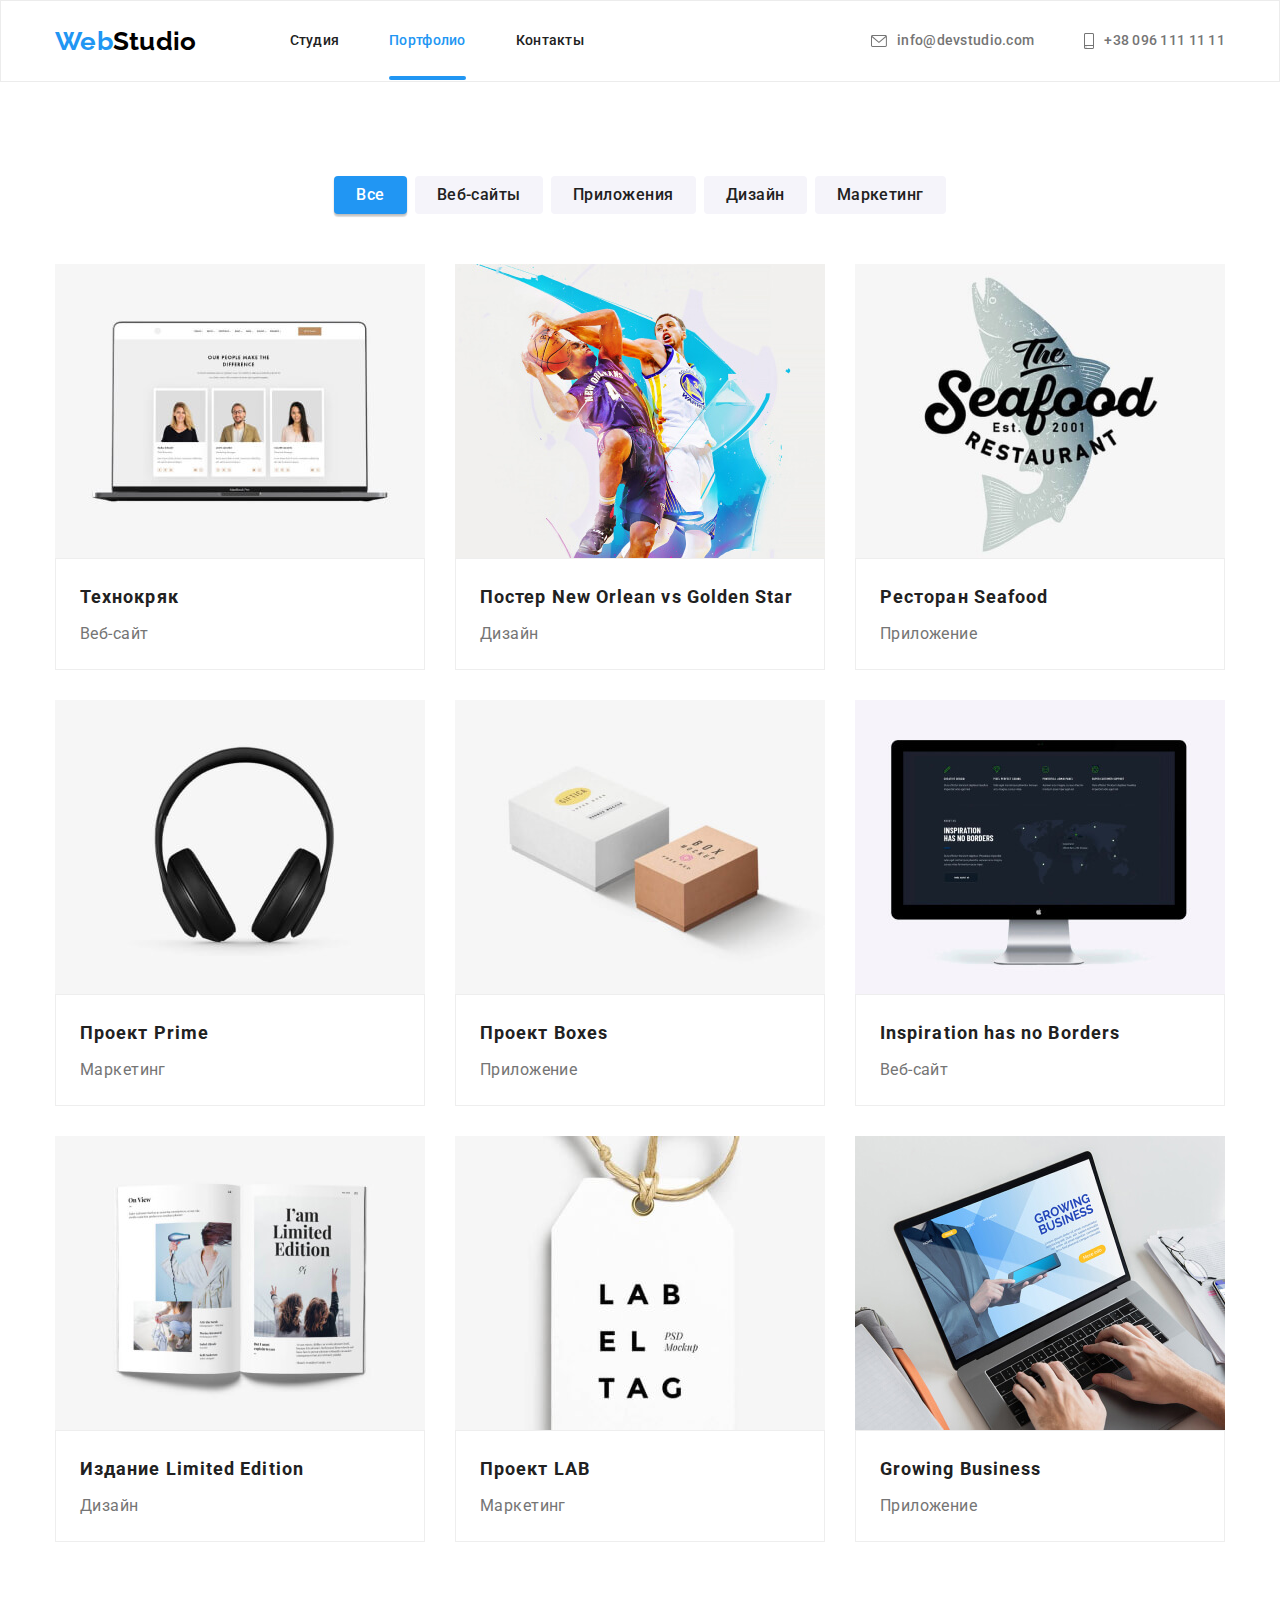
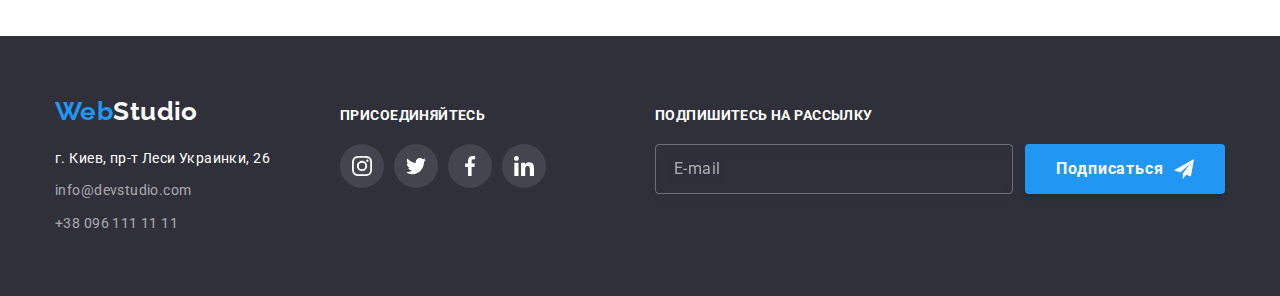
==== portfolio.html @ a9d97d0e "Залил проект" ====
<!DOCTYPE html>
<html lang="en">
  <head>
    <meta charset="UTF-8" />
    <meta http-equiv="X-UA-Compatible" content="IE=edge" />
    <meta name="viewport" content="width=device-width, initial-scale=1.0" />
    <title>Портфолио</title>
    <link rel="stylesheet" href="https://cdnjs.cloudflare.com/ajax/libs/modern-normalize/1.0.0/modern-normalize.css" />
    <link rel="preconnect" href="https://fonts.gstatic.com" />
    <link href="https://fonts.googleapis.com/css2?family=Raleway:wght@700&family=Roboto:wght@400;500;700;900&display=swap" rel="stylesheet" />
    <link rel="stylesheet" href="./css/main.min.css" />
  </head>

  <body>
    <!-- ШАПКА -->

    <header class="header">
      <div class="container header__container">
        <nav class="nav">
          <a class="link logo header__logo" href="./index.html"><span class="logo__span">Web</span>Studio</a>
          <ul class="menu list">
            <li class="menu__item"><a class="link menu__link" href="./index.html">Студия</a></li>
            <li class="menu__item"><a class="link menu__link menu__link--active" href="./portfolio.html">Портфолио</a></li>
            <li class="menu__item"><a class="link menu__link" href="">Контакты</a></li>
          </ul>
        </nav>
        <ul class="contacts list">
          <li class="contacts__item">
            <a class="link contacts__link" href="mailto:info@devstudio.com">
              <svg class="contacts__icon" width="16" height="12">
                <use href="./images/icons.svg#icon-envelope"></use>
              </svg>
              info@devstudio.com
            </a>
          </li>
          <li class="contacts__item">
            <a class="link contacts__link" href="tel:+380961111111">
              <svg class="contacts__icon" width="10" height="16">
                <use href="./images/icons.svg#icon-smartphone"></use>
              </svg>
              +38 096 111 11 11
            </a>
          </li>
        </ul>
      </div>
    </header>

    <!-- Основной контент -->
    <main>
      <section class="section">
        <div class="container">
          <h1 class="visualy-hidden">Портфолио</h1>

          <!-- Кнопки -->
          <ul class="list btn-list">
            <li class="btn-list__item"><button class="portfolio-btn btn-active" type="button">Все</button></li>
            <li class="btn-list__item"><button class="portfolio-btn" type="button">Веб-сайты</button></li>
            <li class="btn-list__item"><button class="portfolio-btn" type="button">Приложения</button></li>
            <li class="btn-list__item"><button class="portfolio-btn" type="button">Дизайн</button></li>
            <li class="btn-list__item"><button class="portfolio-btn" type="button">Маркетинг</button></li>
          </ul>

          <!-- Сетка -->
          <ul class="list cards">
            <li class="card">
              <a class="link card__link" href="">
                <div class="overlay">
                  <img src="./images/Portfolio/img.jpg" width="370" alt="Карточки сотрудников" />
                  <p class="overlay__content">
                    Технокряк это современная площадка распространения коронавируса. Компании используют эту платформу для цифрового шпионажа и атак
                    на защищённые сервера конкурентов.
                  </p>
                </div>
                <div class="card__content">
                  <h2 class="card__title">Технокряк</h2>
                  <p class="card__text">Веб-сайт</p>
                </div>
              </a>
            </li>
            <li class="card">
              <a class="link card__link" href="">
                <div class="overlay">
                  <img src="./images/Portfolio/img1.jpg" width="370" alt="Баскетболисты борются за мяч" />
                  <p class="overlay__content">
                    Технокряк это современная площадка распространения коронавируса. Компании используют эту платформу для цифрового шпионажа и атак
                    на защищённые сервера конкурентов.
                  </p>
                </div>
                <div class="card__content">
                  <h2 class="card__title">Постер New Orlean vs Golden Star</h2>
                  <p class="card__text">Дизайн</p>
                </div>
              </a>
            </li>
            <li class="card">
              <a class="link card__link" href="">
                <div class="overlay">
                  <img src="./images/Portfolio/img2.jpg" width="370" alt="Логотип ресторана СиФуд" />
                  <p class="overlay__content">
                    Технокряк это современная площадка распространения коронавируса. Компании используют эту платформу для цифрового шпионажа и атак
                    на защищённые сервера конкурентов.
                  </p>
                </div>
                <div class="card__content">
                  <h2 class="card__title">Ресторан Seafood</h2>
                  <p class="card__text">Приложение</p>
                </div>
              </a>
            </li>
            <li class="card">
              <a class="link card__link" href="">
                <div class="overlay">
                  <img src="./images/Portfolio/img3.jpg" width="370" alt="Наушники" />
                  <p class="overlay__content">
                    Технокряк это современная площадка распространения коронавируса. Компании используют эту платформу для цифрового шпионажа и атак
                    на защищённые сервера конкурентов.
                  </p>
                </div>
                <div class="card__content">
                  <h2 class="card__title">Проект Prime</h2>
                  <p class="card__text">Маркетинг</p>
                </div>
              </a>
            </li>

            <li class="card">
              <a class="link card__link" href="">
                <div class="overlay">
                  <img src="./images/Portfolio/img4.jpg" width="370" alt="Коробки" />
                  <p class="overlay__content">
                    Технокряк это современная площадка распространения коронавируса. Компании используют эту платформу для цифрового шпионажа и атак
                    на защищённые сервера конкурентов.
                  </p>
                </div>
                <div class="card__content">
                  <h2 class="card__title">Проект Boxes</h2>
                  <p class="card__text">Приложение</p>
                </div>
              </a>
            </li>
            <li class="card">
              <a class="link card__link" href="">
                <div class="overlay">
                  <img src="./images/Portfolio/img5.jpg" width="370" alt="Монитор" />
                  <p class="overlay__content">
                    Технокряк это современная площадка распространения коронавируса. Компании используют эту платформу для цифрового шпионажа и атак
                    на защищённые сервера конкурентов.
                  </p>
                </div>
                <div class="card__content">
                  <h2 class="card__title">Inspiration has no Borders</h2>
                  <p class="card__text">Веб-сайт</p>
                </div>
              </a>
            </li>
            <li class="card">
              <a class="link card__link" href="">
                <div class="overlay">
                  <img src="./images/Portfolio/img6.jpg" width="370" alt="Ограниченное издание журнала" />
                  <p class="overlay__content">
                    Технокряк это современная площадка распространения коронавируса. Компании используют эту платформу для цифрового шпионажа и атак
                    на защищённые сервера конкурентов.
                  </p>
                </div>
                <div class="card__content">
                  <h2 class="card__title">Издание Limited Edition</h2>
                  <p class="card__text">Дизайн</p>
                </div>
              </a>
            </li>
            <li class="card">
              <a class="link card__link" href="">
                <div class="overlay">
                  <img src="./images/Portfolio/img7.jpg" width="370" alt="Бирка с надписью Лаб" />
                  <p class="overlay__content">
                    Технокряк это современная площадка распространения коронавируса. Компании используют эту платформу для цифрового шпионажа и атак
                    на защищённые сервера конкурентов.
                  </p>
                </div>
                <div class="card__content">
                  <h2 class="card__title">Проект LAB</h2>
                  <p class="card__text">Маркетинг</p>
                </div>
              </a>
            </li>
            <li class="card">
              <a class="link card__link" href="">
                <div class="overlay">
                  <img src="./images/Portfolio/img8.jpg" width="370" alt="Мужчина за ноутбуком" />
                  <p class="overlay__content">
                    Технокряк это современная площадка распространения коронавируса. Компании используют эту платформу для цифрового шпионажа и атак
                    на защищённые сервера конкурентов.
                  </p>
                </div>
                <div class="card__content">
                  <h2 class="card__title">Growing Business</h2>
                  <p class="card__text">Приложение</p>
                </div>
              </a>
            </li>
          </ul>
        </div>
      </section>
    </main>

    <!-- ФУТЕР -->
    <footer class="footer">
      <div class="container footer__container">
        <!-- контакты -->

        <address class="footer-contacts">
          <a class="link logo footer__logo" href="./index.html"><span class="logo__span">Web</span>Studio</a>
          <p class="footer-contacts__adress">г. Киев, пр-т Леси Украинки, 26</p>
          <ul class="list">
            <li class="footer-contacts__mail"><a class="link footer-contacts" href="mailto:info@devstudio.com">info@devstudio.com</a></li>
            <li><a class="link footer-contacts__tel" href="tel:+380961111111">+38 096 111 11 11</a></li>
          </ul>
        </address>

        <!-- Присоединяйтесь -->

        <div class="join">
          <p class="join__appeal">присоединяйтесь</p>
          <ul class="list join__icons">
            <li class="join__item">
              <a class="join__icon icon-circle" href="">
                <svg width="20" height="20">
                  <use href="./images/icons.svg#icon-instagram"></use>
                </svg>
              </a>
            </li>
            <li class="join__item">
              <a class="join__icon icon-circle" href="">
                <svg width="20" height="20">
                  <use href="./images/icons.svg#icon-twitter"></use>
                </svg>
              </a>
            </li>
            <li class="join__item">
              <a class="join__icon icon-circle" href="">
                <svg width="20" height="20">
                  <use href="./images/icons.svg#icon-facebook"></use>
                </svg>
              </a>
            </li>
            <li class="join__item">
              <a class="join__icon icon-circle" href="">
                <svg width="20" height="20">
                  <use href="./images/icons.svg#icon-linkedin"></use>
                </svg>
              </a>
            </li>
          </ul>
        </div>

        <!-- Форма подписки -->

        <form class="footer-form" name="subscription" autocomplete="on">
          <label class="column">
            <span class="footer-form__label">Подпишитесь на рассылку</span>
            <input class="footer-form__email" type="email" name="email" placeholder="E-mail" />
          </label>
          <button class="btn email-btn" type="submit">
            Подписаться
            <svg class="email-btn__icon" width="20" height="20">
              <use href="./images/icons.svg#icon-icon-send"></use>
            </svg>
          </button>
        </form>
      </div>
    </footer>
  </body>
</html>
---- css/main.min.css ----
:root{--primary-bg-color: #ffffff;--secondary-bg-color: #2f303a;--hero-bg-color: #c4c4c4;--hero-bg-overlay: rgba(47, 48, 58, 0.4);--services__content-bg: rgba(47, 48, 58, 0.8);--team-bg-color: #f5f4fa;--modal-backdrop-bg: rgba(0, 0, 0, 0.2);--portfolio-overlay-bg: rgba(33, 150, 243, 0.9);--primary-text-color: #757575;--primary-title-color: #212121;--secondary-color: #2196f3;--first-logo-color: #000000;--btn-active-color: #188ce8;--footer-contacts-color: rgba(255, 255, 255, 0.6);--team-icon-color: #afb1b8;--join-icon-circle-color: rgba(255, 255, 255, 0.1);--modal-placeholder-color: rgba(117, 117, 117, 0.5);--btn-box-shadow: 0px 3px 1px rgba(0, 0, 0, 0.1), 0px 1px 2px rgba(0, 0, 0, 0.08), 0px 2px 2px rgba(0, 0, 0, 0.12);--main-btn-box-shadow: 0px 4px 4px rgba(0, 0, 0, 0.15);--modal-box-shadow: 0px 1px 3px rgba(0, 0, 0, 0.12), 0px 1px 1px rgba(0, 0, 0, 0.14), 0px 2px 1px rgba(0, 0, 0, 0.2);--card-hover: 0px 1px 1px rgba(0, 0, 0, 0.12), 0px 4px 4px rgba(0, 0, 0, 0.06), 1px 4px 6px rgba(0, 0, 0, 0.16);--modal-btn-border: 1px solid rgba(0, 0, 0, 0.1);--header-border: 1px solid #ececec;--primary-letter-spacing: 0.03em;--secondary-letter-spacing: 0.02em;--cards-gap: 30px;--cards: 3;--animation: 250ms cubic-bezier(0.4, 0, 0.2, 1)}html{box-sizing:border-box}*,*::after,*::before{box-sizing:inherit}body{color:var(--primary-text-color);background-color:var(--primary-bg-color);font-family:'Roboto', sans-serif;font-size:14px;line-height:1.71;letter-spacing:var(--primary-letter-spacing)}h1,h2,h3,h4,h5,h6,p{margin-top:0}img{display:block;max-width:100%;height:auto}.link{text-decoration:none;color:inherit}.list{list-style:none;padding-left:0;margin:0}.section{padding-top:94px;padding-bottom:94px}.column{display:flex;flex-direction:column}.icon-circle{display:flex;justify-content:center;align-items:center;width:44px;height:44px;border-radius:50%}.visualy-hidden{position:absolute !important;clip:rect(1px 1px 1px 1px);clip:rect(1px, 1px, 1px, 1px);padding:0 !important;border:0 !important;height:1px !important;width:1px !important;overflow:hidden}.is-hidden{visibility:hidden;opacity:0;pointer-events:none;transform:scale(0)}.container{width:1200px;padding-left:15px;padding-right:15px;margin-left:auto;margin-right:auto}.title{text-align:center;color:var(--primary-title-color);font-size:36px;line-height:1.17}.logo{font-family:'Raleway', sans-serif;color:var(--first-logo-color);font-weight:700;font-size:26px;line-height:1.19}.logo__span{color:var(--secondary-color)}.btn{width:200px;height:50px;font-weight:700;font-size:16px;line-height:1.87;display:flex;align-items:center;text-align:center;justify-content:center;letter-spacing:0.06em;color:var(--primary-bg-color);background-color:var(--secondary-color);box-shadow:var(--main-btn-box-shadow);border-radius:4px;border:0;cursor:pointer;transition:background-color var(--animation)}.btn:hover,.btn:focus{background-color:var(--btn-active-color)}.menu{display:inline-flex;align-items:center;margin-left:93px}.menu__item:not(:last-child){margin-right:50px}.contacts__link,.menu__link{padding-top:32px;padding-bottom:32px}.menu__link{color:var(--primary-title-color);transition:color var(--animation)}.menu__link:hover,.menu__link:focus,.menu__link:active{color:var(--secondary-color)}.menu__link--active{position:relative;color:var(--secondary-color)}.menu__link--active::after{position:absolute;content:'';width:100%;height:4px;left:0;bottom:0;background:var(--secondary-color);border-radius:2px}.contacts,.nav{display:flex}.contacts{color:var(--primary-text-color)}.contacts__item:not(:last-child){margin-right:50px}.contacts__link{display:flex;align-items:center;transition:color var(--animation)}.contacts__link:hover,.contacts__link:focus,.contacts__link:active{color:var(--secondary-color)}.contacts__icon{margin-right:10px;fill:var(--primary-text-color)}.contacts__link:hover .contacts__icon,.contacts__link:focus .contacts__icon{fill:var(--secondary-color)}.header{border:var(--header-border);font-weight:500;font-size:14px;line-height:1.14;letter-spacing:var(--secondary-letter-spacing)}.header__container{display:flex;justify-content:space-between;align-items:center}.header__logo{padding-top:24px;padding-bottom:24px}.hero{max-width:1600px;min-height:600px;margin-left:auto;margin-right:auto;padding:200px 0;background-color:var(--hero-bg-color);background-image:linear-gradient(var(--hero-bg-overlay), var(--hero-bg-overlay)),url("../images/main-bg.jpg");background-size:cover}.hero__title{margin-left:auto;margin-right:auto;width:696px;font-weight:900;font-size:44px;line-height:1.36;color:var(--primary-bg-color);letter-spacing:0.06em;text-transform:uppercase}.hero__btn{margin-left:auto;margin-right:auto;margin-top:30px}.features{display:flex}.features__item{flex-basis:calc((100% - 30px * 3) / 4)}.features__item:not(:last-child){margin-right:30px}.features__wrap{display:flex;justify-content:center;align-items:center;height:120px;margin-bottom:30px;background-color:var(--team-bg-color);border-radius:4px}.features__title{margin-bottom:10px;font-size:14px;line-height:1.14;text-transform:uppercase;color:var(--primary-title-color)}.services{padding-top:0}.services__title{margin-bottom:50px}.services__list{display:flex}.services__item{position:relative}.services__item:not(:last-child){margin-right:30px}.services__content{position:absolute;bottom:0;margin-bottom:0;display:flex;justify-content:center;align-items:center;width:100%;min-height:70px;text-align:center;font-size:14px;line-height:1.14;letter-spacing:0.03em;text-transform:uppercase;color:var(--primary-bg-color);background-color:var(--services__content-bg)}.team{background-color:var(--team-bg-color)}.team__title{margin-bottom:50px}.team__list{display:flex}.team__card{box-shadow:0px 1px 3px rgba(0,0,0,0.12),0px 1px 1px rgba(0,0,0,0.14),0px 2px 1px rgba(0,0,0,0.2);border-radius:0px 0px 4px 4px}.team__card:not(:last-child){margin-right:30px}.team__content{padding-top:30px;padding-bottom:30px;padding-right:32px;padding-left:32px;text-align:center;background-color:var(--primary-bg-color)}.team__name{margin-bottom:10px;font-weight:500;font-size:16px;line-height:1.19}.team__post{margin-bottom:0}.team__icons{display:flex;justify-content:space-between;margin-top:16px}.team__icon{background-color:var(--primary-bg-color);fill:var(--team-icon-color);transition:fill var(--animation),background-color var(--animation)}.team__icon:hover,.team__icon:focus{background-color:var(--secondary-color);fill:var(--primary-bg-color)}.clients__title{margin-bottom:50px}.clients__cards{display:flex;justify-content:space-between}.clients__card{width:calc((100% - 30px * 5) / 6);height:92px}.clients__logo{display:flex;justify-content:center;align-items:center;width:100%;height:100%;border:1px solid var(--team-icon-color);border-radius:4px;fill:var(--team-icon-color);transition:fill var(--animation);transition:border var(--animation)}.clients__logo:hover,.clients__logo:focus{border:1px solid var(--secondary-color);fill:var(--secondary-color)}.footer{padding-top:60px;padding-bottom:60px;background-color:var(--secondary-bg-color)}.footer__container{display:flex;align-items:baseline}.footer__logo{margin-bottom:20px;color:var(--primary-bg-color)}.footer-contacts{display:inline-flex;flex-flow:column;font-style:normal}.footer-contacts__adress{margin-bottom:9px;color:var(--primary-bg-color)}.footer-contacts__mail{margin-bottom:9px}.footer-contacts__tel,.footer-contacts__mail{color:var(--footer-contacts-color);transition:color var(--animation)}.footer-contacts__tel:hover,.footer-contacts__tel:focus,.footer-contacts__mail:hover,.footer-contacts__mail:focus{color:var(--secondary-color)}.join{display:inline-flex;flex-flow:column;justify-content:start;margin-left:70px}.join__appeal{margin-bottom:20px;font-size:14px;line-height:1.14;letter-spacing:0.03em;font-weight:700;text-transform:uppercase;color:#ffffff}.join__icons{display:flex}.join__icon{background-color:var(--join-icon-circle-color);fill:var(--primary-bg-color);transition:background-color var(--animation)}.join__icon:hover,.join__icon:focus{background-color:var(--secondary-color)}.join__item:not(:last-child){margin-right:10px}.footer-form{display:inline-flex;align-items:flex-end;margin-left:auto}.footer-form__label{margin-bottom:20px;font-weight:700;font-size:14px;line-height:1.14;letter-spacing:0.03em;text-transform:uppercase;color:var(--primary-bg-color)}.footer-form__email{display:flex;align-items:center;width:358px;height:50px;font-size:16px;line-height:1.25;letter-spacing:0.03em;border:1px solid rgba(255,255,255,0.3);filter:drop-shadow(0px 4px 4px rgba(0,0,0,0.15));border-radius:4px;background:transparent;color:var(--primary-bg-color);transition:border-color var(--animation)}.footer-form__email::placeholder{padding-left:16px;color:var(--footer-contacts-color)}.footer-form__email:-webkit-autofill,.footer-form__email:-webkit-autofill:hover,.footer-form__email:-webkit-autofill:focus{border:1px solid rgba(255,255,255,0.3);-webkit-text-fill-color:var(--primary-bg-color);box-shadow:0 0 0 30px var(--secondary-bg-color) inset}.email-btn{margin-left:12px}.email-btn__icon{fill:var(--primary-bg-color);margin-left:10px}.backdrop{display:flex;position:fixed;top:0;left:0;right:0;bottom:0;background-color:var(--modal-backdrop-bg);transition:opacity 500ms linear, visibility 500ms linear, transform 500ms linear}.modal{position:relative;width:528px;min-height:581px;margin:auto;padding:40px;background:var(--primary-bg-color);box-shadow:var(--modal-box-shadow);border-radius:4px}.btn-close{display:flex;justify-content:center;align-items:center;position:absolute;top:8px;right:8px;width:30px;height:30px;border-radius:50%;background:var(--primary-bg-color);border:var(--modal-btn-border);cursor:pointer;transition:fill var(--animation)}.btn-close:hover,.btn-close:focus{fill:var(--secondary-color)}.modal__title{margin-bottom:12px;font-weight:bold;font-size:20px;line-height:1.15;text-align:center;letter-spacing:0.03em;color:var(--primary-title-color)}.modal-form{display:flex;flex-direction:column}.modal-form__label{position:relative;margin-bottom:10px}.modal-form__text{margin-bottom:4px;font-size:12px;line-height:1.17;letter-spacing:0.01em;color:var(--primary-text-color)}.modal-form__input{border:1px solid rgba(33,33,33,0.2);box-sizing:border-box;border-radius:4px;font-size:14px;line-height:16px;letter-spacing:0.01em;color:var(--primary-text-color);transition:border-color var(--animation)}.modal-form__input:focus{outline:none;border-color:var(--secondary-color)}.modal-form__input--compact{height:40px;padding-left:42px}.modal-form__input--compact:-webkit-autofill,.modal-form__input--compact:-webkit-autofill:hover,.modal-form__input--compact:-webkit-autofill:focus{border:1px solid var(--secondary-color);-webkit-text-fill-color:var(--primary-text-color);box-shadow:0 0 0 30px var(--primary-bg-color) inset}.modal-form__icon{position:absolute;left:12px;bottom:11px;transition:fill var(--animation)}.modal-form__input--compact:focus+.modal-form__icon{fill:var(--secondary-color)}.modal-form__textarea{height:120px;margin-bottom:20px;padding:12px 16px;resize:none}.modal-form__textarea::placeholder{color:var(--modal-placeholder-color)}.modal-form__label-check{display:inline-flex;align-items:center;margin-bottom:30px}.modal-form__check-text{margin-left:7px;font-size:14px;line-height:1.71;letter-spacing:0.03em;color:var(--primary-text-color)}.modal-form__check-text::before{content:'';display:inline-flex;margin-right:7px;width:16px;height:15px;border:2px solid var(--primary-title-color);border-radius:3px}.modal-form__checkbox:checked+.modal-form__check-text::before{border:2px solid var(--secondary-color);background-color:var(--secondary-color);background-image:url(../images/checkbox.svg);background-repeat:no-repeat;background-position:center}.modal-form__checkbox:focus+.modal-form__check-text::before{border:2px solid var(--secondary-color)}.btn-submit{margin-left:auto;margin-right:auto}.btn-list{display:flex;justify-content:center;margin-bottom:50px}.btn-list__item:not(:last-child){margin-right:8px}.portfolio-btn{padding:6px 22px;font-weight:500;font-size:16px;line-height:1.62;text-align:center;letter-spacing:0.03em;background-color:var(--team-bg-color);border-radius:4px;border:0;color:var(--primary-title-color);cursor:pointer;transition:background-color var(--animation),color var(--animation),box-shadow var(--animation)}.portfolio-btn:hover,.portfolio-btn:focus{color:var(--primary-bg-color);background:var(--secondary-color);box-shadow:var(--btn-box-shadow)}.btn-active{color:var(--primary-bg-color);background-color:var(--secondary-color);box-shadow:var(--btn-box-shadow)}.cards{display:flex;flex-wrap:wrap;margin-right:calc(-1 * var(--cards-gap));margin-top:calc(-1 * var(--cards-gap))}.card{flex-basis:calc((100% - var(--cards-gap) * var(--cards)) / var(--cards));margin-right:var(--cards-gap);margin-top:var(--cards-gap)}.card__link{display:block;transition:box-shadow var(--animation)}.card__link:hover,.card__link:focus{box-shadow:var(--card-hover)}.overlay{position:relative;overflow:hidden}.overlay__content{display:flex;align-items:center;position:absolute;left:0;top:0;margin-bottom:0;padding-left:24px;padding-right:24px;width:100%;height:100%;font-size:18px;line-height:1.56;letter-spacing:0.03em;color:var(--primary-bg-color);background-color:var(--portfolio-overlay-bg);opacity:0;transform:translateY(100%);transition:transform var(--animation),opacity var(--animation)}.card__link:hover .overlay__content,.card__link:focus .overlay__content{opacity:1;transform:translateY(0)}.card__content{padding-top:20px;padding-left:24px;padding-right:24px;padding-bottom:20px;border:1px solid #eeeeee;background-color:var(--primary-bg-color)}.card__title{margin-bottom:4px;font-size:18px;line-height:2;letter-spacing:0.06em;color:var(--primary-title-color)}.card__text{margin-bottom:0;font-size:16px;line-height:1.87;color:var(--primary-text-color)}
/*# sourceMappingURL=main.min.css.map */
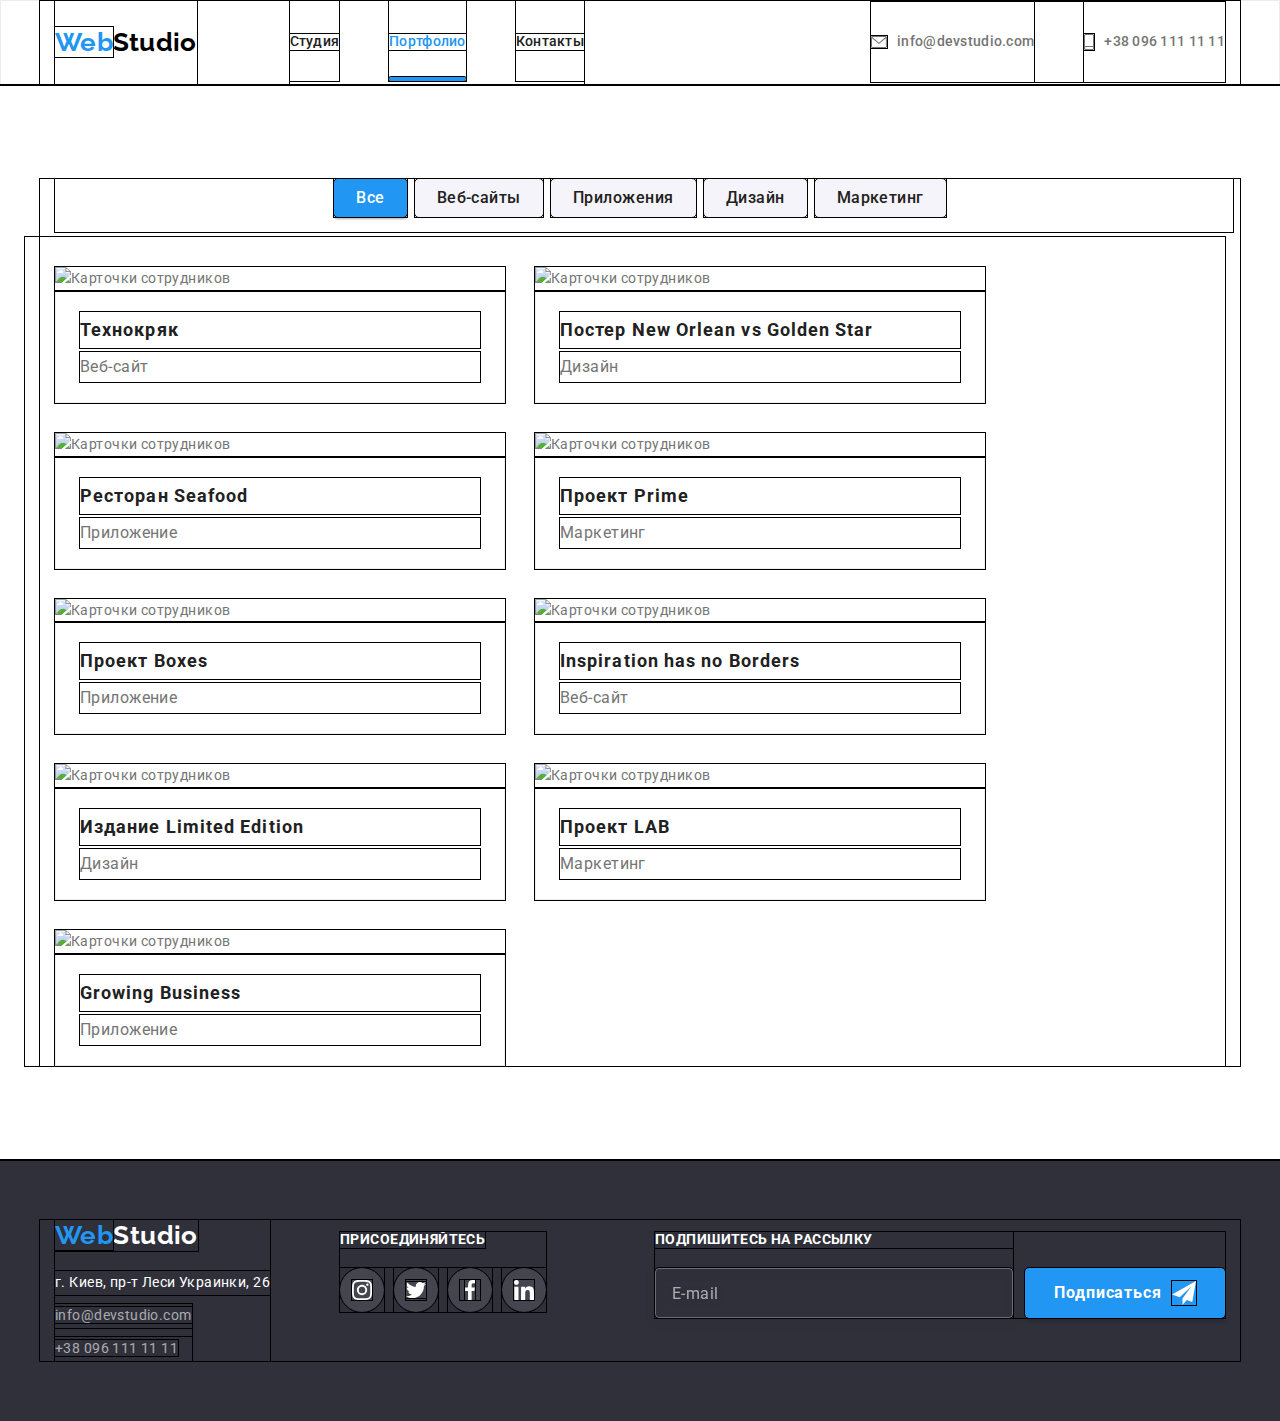
==== commit cb46fb4b: "Делает страницы адаптивными (почти)" ====
--- a/portfolio.html
+++ b/portfolio.html
@@ -26,22 +26,54 @@
         </nav>
         <ul class="contacts list">
           <li class="contacts__item">
-            <a class="link contacts__link" href="mailto:info@devstudio.com">
-              <svg class="contacts__icon" width="16" height="12">
+            <a class="link contacts__link contacts__link-mail" href="mailto:info@devstudio.com">
+              <svg class="contacts__icon contacts__icon-mail" width="16" height="12">
                 <use href="./images/icons.svg#icon-envelope"></use>
               </svg>
               info@devstudio.com
             </a>
           </li>
           <li class="contacts__item">
-            <a class="link contacts__link" href="tel:+380961111111">
-              <svg class="contacts__icon" width="10" height="16">
+            <a class="link contacts__link contacts__link-tel" href="tel:+380961111111">
+              <svg class="contacts__icon contacts__icon-tel" width="10" height="16">
                 <use href="./images/icons.svg#icon-smartphone"></use>
               </svg>
               +38 096 111 11 11
             </a>
           </li>
         </ul>
+        <button class="menu-btn" data-menu-open>
+          <svg class="menu-btn__icon" width="40" height="40">
+            <use href="./images/icons.svg#icon-menu"></use>
+          </svg>
+        </button>
+      </div>
+
+      <!-- Мобильное меню -->
+
+      <div class="menu-mobile is-hidden" data-menu>
+        <button class="btn-close btn-close__menu-mobile" data-menu-close>
+          <svg width="18" height="18">
+            <use href="./images/icons.svg#icon-close"></use>
+          </svg>
+        </button>
+        <ul class="list">
+          <li class="menu-mobile__nav-item"><a class="link menu-mobile__nav-link" href="./index.html">Студия</a></li>
+          <li class="menu-mobile__nav-item"><a class="link menu-mobile__nav-link" href="./portfolio.html">Портфолио</a></li>
+          <li class="menu-mobile__nav-item"><a class="link menu-mobile__nav-link" href="#">Контакты</a></li>
+        </ul>
+        <div>
+          <ul class="list">
+            <li class="menu-mobile__tel"><a class="link" href="tel:+38 096 111 11 11">+38 096 111 11 11</a></li>
+            <li class="menu-mobile__mail"><a class="link" href="mailto:info@devstudio.com">info@devstudio.com</a></li>
+          </ul>
+          <ul class="list menu-mobile__social-links">
+            <li class="menu-mobile__social-item"><a class="link" href="">Instagram</a></li>
+            <li class="menu-mobile__social-item"><a class="link" href="">Twitter</a></li>
+            <li class="menu-mobile__social-item"><a class="link" href="">Facebook</a></li>
+            <li class="menu-mobile__social-item"><a class="link" href="">LinkedIn</a></li>
+          </ul>
+        </div>
       </div>
     </header>
 
@@ -61,11 +93,28 @@
           </ul>
 
           <!-- Сетка -->
-          <ul class="list cards">
-            <li class="card">
-              <a class="link card__link" href="">
-                <div class="overlay">
-                  <img src="./images/Portfolio/img.jpg" width="370" alt="Карточки сотрудников" />
+          <ul class="list card-set">
+            <li class="card card-set__item">
+              <a class="link card__link" href="">
+                <div class="overlay">
+                  <picture>
+                    <source
+                      srcset="./images/portfolio/desktop/img1.jpg 1x, ./images/portfolio/desktop/img1@2x.jpg 2x"
+                      media="(min-width:1200px)"
+                      type="image/jpeg"
+                    />
+                    <source
+                      srcset="./images/portfolio/tablet/img1.jpg 1x, ./images/portfolio/tablet/img1@2x.jpg 2x"
+                      media="(min-width:768px)"
+                      type="image/jpeg"
+                    />
+                    <source
+                      srcset="./images/portfolio/mobile/img1.jpg 1x, ./images/portfolio/mobile/img1@2x.jpg 2x"
+                      media="(max-width:767.98px)"
+                      type="image/jpeg"
+                    />
+                    <img src="./images/portfolio/mobile/img1.jpg" width="450" alt="Карточки сотрудников" />
+                  </picture>
                   <p class="overlay__content">
                     Технокряк это современная площадка распространения коронавируса. Компании используют эту платформу для цифрового шпионажа и атак
                     на защищённые сервера конкурентов.
@@ -77,10 +126,27 @@
                 </div>
               </a>
             </li>
-            <li class="card">
-              <a class="link card__link" href="">
-                <div class="overlay">
-                  <img src="./images/Portfolio/img1.jpg" width="370" alt="Баскетболисты борются за мяч" />
+            <li class="card card-set__item">
+              <a class="link card__link" href="">
+                <div class="overlay">
+                  <picture>
+                    <source
+                      srcset="./images/portfolio/desktop/img2.jpg 1x, ./images/portfolio/desktop/img2@2x.jpg 2x"
+                      media="(min-width:1200px)"
+                      type="image/jpeg"
+                    />
+                    <source
+                      srcset="./images/portfolio/tablet/img2.jpg 1x, ./images/portfolio/tablet/img2@2x.jpg 2x"
+                      media="(min-width:768px)"
+                      type="image/jpeg"
+                    />
+                    <source
+                      srcset="./images/portfolio/mobile/img2.jpg 1x, ./images/portfolio/mobile/img2@2x.jpg 2x"
+                      media="(max-width:767.98px)"
+                      type="image/jpeg"
+                    />
+                    <img src="./images/portfolio/mobile/img2.jpg" width="450" alt="Карточки сотрудников" />
+                  </picture>
                   <p class="overlay__content">
                     Технокряк это современная площадка распространения коронавируса. Компании используют эту платформу для цифрового шпионажа и атак
                     на защищённые сервера конкурентов.
@@ -92,10 +158,27 @@
                 </div>
               </a>
             </li>
-            <li class="card">
-              <a class="link card__link" href="">
-                <div class="overlay">
-                  <img src="./images/Portfolio/img2.jpg" width="370" alt="Логотип ресторана СиФуд" />
+            <li class="card card-set__item">
+              <a class="link card__link" href="">
+                <div class="overlay">
+                  <picture>
+                    <source
+                      srcset="./images/portfolio/desktop/img3.jpg 1x, ./images/portfolio/desktop/img3@2x.jpg 2x"
+                      media="(min-width:1200px)"
+                      type="image/jpeg"
+                    />
+                    <source
+                      srcset="./images/portfolio/tablet/img3.jpg 1x, ./images/portfolio/tablet/img3@2x.jpg 2x"
+                      media="(min-width:768px)"
+                      type="image/jpeg"
+                    />
+                    <source
+                      srcset="./images/portfolio/mobile/img3.jpg 1x, ./images/portfolio/mobile/img3@2x.jpg 2x"
+                      media="(max-width:767.98px)"
+                      type="image/jpeg"
+                    />
+                    <img src="./images/portfolio/mobile/img3.jpg" width="450" alt="Карточки сотрудников" />
+                  </picture>
                   <p class="overlay__content">
                     Технокряк это современная площадка распространения коронавируса. Компании используют эту платформу для цифрового шпионажа и атак
                     на защищённые сервера конкурентов.
@@ -107,10 +190,27 @@
                 </div>
               </a>
             </li>
-            <li class="card">
-              <a class="link card__link" href="">
-                <div class="overlay">
-                  <img src="./images/Portfolio/img3.jpg" width="370" alt="Наушники" />
+            <li class="card card-set__item">
+              <a class="link card__link" href="">
+                <div class="overlay">
+                  <picture>
+                    <source
+                      srcset="./images/portfolio/desktop/img4.jpg 1x, ./images/portfolio/desktop/img4@2x.jpg 2x"
+                      media="(min-width:1200px)"
+                      type="image/jpeg"
+                    />
+                    <source
+                      srcset="./images/portfolio/tablet/img4.jpg 1x, ./images/portfolio/tablet/img4@2x.jpg 2x"
+                      media="(min-width:768px)"
+                      type="image/jpeg"
+                    />
+                    <source
+                      srcset="./images/portfolio/mobile/img4.jpg 1x, ./images/portfolio/mobile/img4@2x.jpg 2x"
+                      media="(max-width:767.98px)"
+                      type="image/jpeg"
+                    />
+                    <img src="./images/portfolio/mobile/img4.jpg" width="450" alt="Карточки сотрудников" />
+                  </picture>
                   <p class="overlay__content">
                     Технокряк это современная площадка распространения коронавируса. Компании используют эту платформу для цифрового шпионажа и атак
                     на защищённые сервера конкурентов.
@@ -122,11 +222,27 @@
                 </div>
               </a>
             </li>
-
-            <li class="card">
-              <a class="link card__link" href="">
-                <div class="overlay">
-                  <img src="./images/Portfolio/img4.jpg" width="370" alt="Коробки" />
+            <li class="card card-set__item">
+              <a class="link card__link" href="">
+                <div class="overlay">
+                  <picture>
+                    <source
+                      srcset="./images/portfolio/desktop/img5.jpg 1x, ./images/portfolio/desktop/img5@2x.jpg 2x"
+                      media="(min-width:1200px)"
+                      type="image/jpeg"
+                    />
+                    <source
+                      srcset="./images/portfolio/tablet/img5.jpg 1x, ./images/portfolio/tablet/img5@2x.jpg 2x"
+                      media="(min-width:768px)"
+                      type="image/jpeg"
+                    />
+                    <source
+                      srcset="./images/portfolio/mobile/img5.jpg 1x, ./images/portfolio/mobile/img5@2x.jpg 2x"
+                      media="(max-width:767.98px)"
+                      type="image/jpeg"
+                    />
+                    <img src="./images/portfolio/mobile/img5.jpg" width="450" alt="Карточки сотрудников" />
+                  </picture>
                   <p class="overlay__content">
                     Технокряк это современная площадка распространения коронавируса. Компании используют эту платформу для цифрового шпионажа и атак
                     на защищённые сервера конкурентов.
@@ -138,10 +254,27 @@
                 </div>
               </a>
             </li>
-            <li class="card">
-              <a class="link card__link" href="">
-                <div class="overlay">
-                  <img src="./images/Portfolio/img5.jpg" width="370" alt="Монитор" />
+            <li class="card card-set__item">
+              <a class="link card__link" href="">
+                <div class="overlay">
+                  <picture>
+                    <source
+                      srcset="./images/portfolio/desktop/img6.jpg 1x, ./images/portfolio/desktop/img6@2x.jpg 2x"
+                      media="(min-width:1200px)"
+                      type="image/jpeg"
+                    />
+                    <source
+                      srcset="./images/portfolio/tablet/img6.jpg 1x, ./images/portfolio/tablet/img6@2x.jpg 2x"
+                      media="(min-width:768px)"
+                      type="image/jpeg"
+                    />
+                    <source
+                      srcset="./images/portfolio/mobile/img6.jpg 1x, ./images/portfolio/mobile/img6@2x.jpg 2x"
+                      media="(max-width:767.98px)"
+                      type="image/jpeg"
+                    />
+                    <img src="./images/portfolio/mobile/img6.jpg" width="450" alt="Карточки сотрудников" />
+                  </picture>
                   <p class="overlay__content">
                     Технокряк это современная площадка распространения коронавируса. Компании используют эту платформу для цифрового шпионажа и атак
                     на защищённые сервера конкурентов.
@@ -153,10 +286,27 @@
                 </div>
               </a>
             </li>
-            <li class="card">
-              <a class="link card__link" href="">
-                <div class="overlay">
-                  <img src="./images/Portfolio/img6.jpg" width="370" alt="Ограниченное издание журнала" />
+            <li class="card card-set__item">
+              <a class="link card__link" href="">
+                <div class="overlay">
+                  <picture>
+                    <source
+                      srcset="./images/portfolio/desktop/img7.jpg 1x, ./images/portfolio/desktop/img7@2x.jpg 2x"
+                      media="(min-width:1200px)"
+                      type="image/jpeg"
+                    />
+                    <source
+                      srcset="./images/portfolio/tablet/img7.jpg 1x, ./images/portfolio/tablet/img7@2x.jpg 2x"
+                      media="(min-width:768px)"
+                      type="image/jpeg"
+                    />
+                    <source
+                      srcset="./images/portfolio/mobile/img7.jpg 1x, ./images/portfolio/mobile/img7@2x.jpg 2x"
+                      media="(max-width:767.98px)"
+                      type="image/jpeg"
+                    />
+                    <img src="./images/portfolio/mobile/img7.jpg" width="450" alt="Карточки сотрудников" />
+                  </picture>
                   <p class="overlay__content">
                     Технокряк это современная площадка распространения коронавируса. Компании используют эту платформу для цифрового шпионажа и атак
                     на защищённые сервера конкурентов.
@@ -168,10 +318,27 @@
                 </div>
               </a>
             </li>
-            <li class="card">
-              <a class="link card__link" href="">
-                <div class="overlay">
-                  <img src="./images/Portfolio/img7.jpg" width="370" alt="Бирка с надписью Лаб" />
+            <li class="card card-set__item">
+              <a class="link card__link" href="">
+                <div class="overlay">
+                  <picture>
+                    <source
+                      srcset="./images/portfolio/desktop/img8.jpg 1x, ./images/portfolio/desktop/img8@2x.jpg 2x"
+                      media="(min-width:1200px)"
+                      type="image/jpeg"
+                    />
+                    <source
+                      srcset="./images/portfolio/tablet/img8.jpg 1x, ./images/portfolio/tablet/img8@2x.jpg 2x"
+                      media="(min-width:768px)"
+                      type="image/jpeg"
+                    />
+                    <source
+                      srcset="./images/portfolio/mobile/img8.jpg 1x, ./images/portfolio/mobile/img8@2x.jpg 2x"
+                      media="(max-width:767.98px)"
+                      type="image/jpeg"
+                    />
+                    <img src="./images/portfolio/mobile/img8.jpg" width="450" alt="Карточки сотрудников" />
+                  </picture>
                   <p class="overlay__content">
                     Технокряк это современная площадка распространения коронавируса. Компании используют эту платформу для цифрового шпионажа и атак
                     на защищённые сервера конкурентов.
@@ -183,10 +350,27 @@
                 </div>
               </a>
             </li>
-            <li class="card">
-              <a class="link card__link" href="">
-                <div class="overlay">
-                  <img src="./images/Portfolio/img8.jpg" width="370" alt="Мужчина за ноутбуком" />
+            <li class="card card-set__item">
+              <a class="link card__link" href="">
+                <div class="overlay">
+                  <picture>
+                    <source
+                      srcset="./images/portfolio/desktop/img9.jpg 1x, ./images/portfolio/desktop/img9@2x.jpg 2x"
+                      media="(min-width:1200px)"
+                      type="image/jpeg"
+                    />
+                    <source
+                      srcset="./images/portfolio/tablet/img9.jpg 1x, ./images/portfolio/tablet/img9@2x.jpg 2x"
+                      media="(min-width:768px)"
+                      type="image/jpeg"
+                    />
+                    <source
+                      srcset="./images/portfolio/mobile/img9.jpg 1x, ./images/portfolio/mobile/img9@2x.jpg 2x"
+                      media="(max-width:767.98px)"
+                      type="image/jpeg"
+                    />
+                    <img src="./images/portfolio/mobile/img9.jpg" width="450" alt="Карточки сотрудников" />
+                  </picture>
                   <p class="overlay__content">
                     Технокряк это современная площадка распространения коронавируса. Компании используют эту платформу для цифрового шпионажа и атак
                     на защищённые сервера конкурентов.
@@ -211,8 +395,8 @@
         <address class="footer-contacts">
           <a class="link logo footer__logo" href="./index.html"><span class="logo__span">Web</span>Studio</a>
           <p class="footer-contacts__adress">г. Киев, пр-т Леси Украинки, 26</p>
-          <ul class="list">
-            <li class="footer-contacts__mail"><a class="link footer-contacts" href="mailto:info@devstudio.com">info@devstudio.com</a></li>
+          <ul class="list footer-contacts__list">
+            <li class="footer-contacts__item"><a class="link footer-contacts__mail" href="mailto:info@devstudio.com">info@devstudio.com</a></li>
             <li><a class="link footer-contacts__tel" href="tel:+380961111111">+38 096 111 11 11</a></li>
           </ul>
         </address>
@@ -221,30 +405,30 @@
 
         <div class="join">
           <p class="join__appeal">присоединяйтесь</p>
-          <ul class="list join__icons">
-            <li class="join__item">
-              <a class="join__icon icon-circle" href="">
+          <ul class="list social-icons">
+            <li class="social-icons__item">
+              <a class="join__icon social-icons__link icon-circle" href="">
                 <svg width="20" height="20">
                   <use href="./images/icons.svg#icon-instagram"></use>
                 </svg>
               </a>
             </li>
-            <li class="join__item">
-              <a class="join__icon icon-circle" href="">
+            <li class="social-icons__item">
+              <a class="join__icon social-icons__link icon-circle" href="">
                 <svg width="20" height="20">
                   <use href="./images/icons.svg#icon-twitter"></use>
                 </svg>
               </a>
             </li>
-            <li class="join__item">
-              <a class="join__icon icon-circle" href="">
+            <li class="social-icons__item">
+              <a class="join__icon social-icons__link icon-circle" href="">
                 <svg width="20" height="20">
                   <use href="./images/icons.svg#icon-facebook"></use>
                 </svg>
               </a>
             </li>
-            <li class="join__item">
-              <a class="join__icon icon-circle" href="">
+            <li class="social-icons__item">
+              <a class="join__icon social-icons__link icon-circle" href="">
                 <svg width="20" height="20">
                   <use href="./images/icons.svg#icon-linkedin"></use>
                 </svg>
@@ -256,18 +440,19 @@
         <!-- Форма подписки -->
 
         <form class="footer-form" name="subscription" autocomplete="on">
-          <label class="column">
-            <span class="footer-form__label">Подпишитесь на рассылку</span>
+          <label class="column footer-form__label">
+            <p class="footer-form__text">Подпишитесь на рассылку</p>
             <input class="footer-form__email" type="email" name="email" placeholder="E-mail" />
           </label>
           <button class="btn email-btn" type="submit">
             Подписаться
-            <svg class="email-btn__icon" width="20" height="20">
-              <use href="./images/icons.svg#icon-icon-send"></use>
+            <svg class="email-btn__icon" width="24" height="24">
+              <use href="./images/icons.svg#icon-send"></use>
             </svg>
           </button>
         </form>
       </div>
     </footer>
+    <script src="./js/mobile-menu.js"></script>
   </body>
 </html>
--- a/css/main.min.css
+++ b/css/main.min.css
@@ -1,2 +1,2 @@
-:root{--primary-bg-color: #ffffff;--secondary-bg-color: #2f303a;--hero-bg-color: #c4c4c4;--hero-bg-overlay: rgba(47, 48, 58, 0.4);--services__content-bg: rgba(47, 48, 58, 0.8);--team-bg-color: #f5f4fa;--modal-backdrop-bg: rgba(0, 0, 0, 0.2);--portfolio-overlay-bg: rgba(33, 150, 243, 0.9);--primary-text-color: #757575;--primary-title-color: #212121;--secondary-color: #2196f3;--first-logo-color: #000000;--btn-active-color: #188ce8;--footer-contacts-color: rgba(255, 255, 255, 0.6);--team-icon-color: #afb1b8;--join-icon-circle-color: rgba(255, 255, 255, 0.1);--modal-placeholder-color: rgba(117, 117, 117, 0.5);--btn-box-shadow: 0px 3px 1px rgba(0, 0, 0, 0.1), 0px 1px 2px rgba(0, 0, 0, 0.08), 0px 2px 2px rgba(0, 0, 0, 0.12);--main-btn-box-shadow: 0px 4px 4px rgba(0, 0, 0, 0.15);--modal-box-shadow: 0px 1px 3px rgba(0, 0, 0, 0.12), 0px 1px 1px rgba(0, 0, 0, 0.14), 0px 2px 1px rgba(0, 0, 0, 0.2);--card-hover: 0px 1px 1px rgba(0, 0, 0, 0.12), 0px 4px 4px rgba(0, 0, 0, 0.06), 1px 4px 6px rgba(0, 0, 0, 0.16);--modal-btn-border: 1px solid rgba(0, 0, 0, 0.1);--header-border: 1px solid #ececec;--primary-letter-spacing: 0.03em;--secondary-letter-spacing: 0.02em;--cards-gap: 30px;--cards: 3;--animation: 250ms cubic-bezier(0.4, 0, 0.2, 1)}html{box-sizing:border-box}*,*::after,*::before{box-sizing:inherit}body{color:var(--primary-text-color);background-color:var(--primary-bg-color);font-family:'Roboto', sans-serif;font-size:14px;line-height:1.71;letter-spacing:var(--primary-letter-spacing)}h1,h2,h3,h4,h5,h6,p{margin-top:0}img{display:block;max-width:100%;height:auto}.link{text-decoration:none;color:inherit}.list{list-style:none;padding-left:0;margin:0}.section{padding-top:94px;padding-bottom:94px}.column{display:flex;flex-direction:column}.icon-circle{display:flex;justify-content:center;align-items:center;width:44px;height:44px;border-radius:50%}.visualy-hidden{position:absolute !important;clip:rect(1px 1px 1px 1px);clip:rect(1px, 1px, 1px, 1px);padding:0 !important;border:0 !important;height:1px !important;width:1px !important;overflow:hidden}.is-hidden{visibility:hidden;opacity:0;pointer-events:none;transform:scale(0)}.container{width:1200px;padding-left:15px;padding-right:15px;margin-left:auto;margin-right:auto}.title{text-align:center;color:var(--primary-title-color);font-size:36px;line-height:1.17}.logo{font-family:'Raleway', sans-serif;color:var(--first-logo-color);font-weight:700;font-size:26px;line-height:1.19}.logo__span{color:var(--secondary-color)}.btn{width:200px;height:50px;font-weight:700;font-size:16px;line-height:1.87;display:flex;align-items:center;text-align:center;justify-content:center;letter-spacing:0.06em;color:var(--primary-bg-color);background-color:var(--secondary-color);box-shadow:var(--main-btn-box-shadow);border-radius:4px;border:0;cursor:pointer;transition:background-color var(--animation)}.btn:hover,.btn:focus{background-color:var(--btn-active-color)}.menu{display:inline-flex;align-items:center;margin-left:93px}.menu__item:not(:last-child){margin-right:50px}.contacts__link,.menu__link{padding-top:32px;padding-bottom:32px}.menu__link{color:var(--primary-title-color);transition:color var(--animation)}.menu__link:hover,.menu__link:focus,.menu__link:active{color:var(--secondary-color)}.menu__link--active{position:relative;color:var(--secondary-color)}.menu__link--active::after{position:absolute;content:'';width:100%;height:4px;left:0;bottom:0;background:var(--secondary-color);border-radius:2px}.contacts,.nav{display:flex}.contacts{color:var(--primary-text-color)}.contacts__item:not(:last-child){margin-right:50px}.contacts__link{display:flex;align-items:center;transition:color var(--animation)}.contacts__link:hover,.contacts__link:focus,.contacts__link:active{color:var(--secondary-color)}.contacts__icon{margin-right:10px;fill:var(--primary-text-color)}.contacts__link:hover .contacts__icon,.contacts__link:focus .contacts__icon{fill:var(--secondary-color)}.header{border:var(--header-border);font-weight:500;font-size:14px;line-height:1.14;letter-spacing:var(--secondary-letter-spacing)}.header__container{display:flex;justify-content:space-between;align-items:center}.header__logo{padding-top:24px;padding-bottom:24px}.hero{max-width:1600px;min-height:600px;margin-left:auto;margin-right:auto;padding:200px 0;background-color:var(--hero-bg-color);background-image:linear-gradient(var(--hero-bg-overlay), var(--hero-bg-overlay)),url("../images/main-bg.jpg");background-size:cover}.hero__title{margin-left:auto;margin-right:auto;width:696px;font-weight:900;font-size:44px;line-height:1.36;color:var(--primary-bg-color);letter-spacing:0.06em;text-transform:uppercase}.hero__btn{margin-left:auto;margin-right:auto;margin-top:30px}.features{display:flex}.features__item{flex-basis:calc((100% - 30px * 3) / 4)}.features__item:not(:last-child){margin-right:30px}.features__wrap{display:flex;justify-content:center;align-items:center;height:120px;margin-bottom:30px;background-color:var(--team-bg-color);border-radius:4px}.features__title{margin-bottom:10px;font-size:14px;line-height:1.14;text-transform:uppercase;color:var(--primary-title-color)}.services{padding-top:0}.services__title{margin-bottom:50px}.services__list{display:flex}.services__item{position:relative}.services__item:not(:last-child){margin-right:30px}.services__content{position:absolute;bottom:0;margin-bottom:0;display:flex;justify-content:center;align-items:center;width:100%;min-height:70px;text-align:center;font-size:14px;line-height:1.14;letter-spacing:0.03em;text-transform:uppercase;color:var(--primary-bg-color);background-color:var(--services__content-bg)}.team{background-color:var(--team-bg-color)}.team__title{margin-bottom:50px}.team__list{display:flex}.team__card{box-shadow:0px 1px 3px rgba(0,0,0,0.12),0px 1px 1px rgba(0,0,0,0.14),0px 2px 1px rgba(0,0,0,0.2);border-radius:0px 0px 4px 4px}.team__card:not(:last-child){margin-right:30px}.team__content{padding-top:30px;padding-bottom:30px;padding-right:32px;padding-left:32px;text-align:center;background-color:var(--primary-bg-color)}.team__name{margin-bottom:10px;font-weight:500;font-size:16px;line-height:1.19}.team__post{margin-bottom:0}.team__icons{display:flex;justify-content:space-between;margin-top:16px}.team__icon{background-color:var(--primary-bg-color);fill:var(--team-icon-color);transition:fill var(--animation),background-color var(--animation)}.team__icon:hover,.team__icon:focus{background-color:var(--secondary-color);fill:var(--primary-bg-color)}.clients__title{margin-bottom:50px}.clients__cards{display:flex;justify-content:space-between}.clients__card{width:calc((100% - 30px * 5) / 6);height:92px}.clients__logo{display:flex;justify-content:center;align-items:center;width:100%;height:100%;border:1px solid var(--team-icon-color);border-radius:4px;fill:var(--team-icon-color);transition:fill var(--animation);transition:border var(--animation)}.clients__logo:hover,.clients__logo:focus{border:1px solid var(--secondary-color);fill:var(--secondary-color)}.footer{padding-top:60px;padding-bottom:60px;background-color:var(--secondary-bg-color)}.footer__container{display:flex;align-items:baseline}.footer__logo{margin-bottom:20px;color:var(--primary-bg-color)}.footer-contacts{display:inline-flex;flex-flow:column;font-style:normal}.footer-contacts__adress{margin-bottom:9px;color:var(--primary-bg-color)}.footer-contacts__mail{margin-bottom:9px}.footer-contacts__tel,.footer-contacts__mail{color:var(--footer-contacts-color);transition:color var(--animation)}.footer-contacts__tel:hover,.footer-contacts__tel:focus,.footer-contacts__mail:hover,.footer-contacts__mail:focus{color:var(--secondary-color)}.join{display:inline-flex;flex-flow:column;justify-content:start;margin-left:70px}.join__appeal{margin-bottom:20px;font-size:14px;line-height:1.14;letter-spacing:0.03em;font-weight:700;text-transform:uppercase;color:#ffffff}.join__icons{display:flex}.join__icon{background-color:var(--join-icon-circle-color);fill:var(--primary-bg-color);transition:background-color var(--animation)}.join__icon:hover,.join__icon:focus{background-color:var(--secondary-color)}.join__item:not(:last-child){margin-right:10px}.footer-form{display:inline-flex;align-items:flex-end;margin-left:auto}.footer-form__label{margin-bottom:20px;font-weight:700;font-size:14px;line-height:1.14;letter-spacing:0.03em;text-transform:uppercase;color:var(--primary-bg-color)}.footer-form__email{display:flex;align-items:center;width:358px;height:50px;font-size:16px;line-height:1.25;letter-spacing:0.03em;border:1px solid rgba(255,255,255,0.3);filter:drop-shadow(0px 4px 4px rgba(0,0,0,0.15));border-radius:4px;background:transparent;color:var(--primary-bg-color);transition:border-color var(--animation)}.footer-form__email::placeholder{padding-left:16px;color:var(--footer-contacts-color)}.footer-form__email:-webkit-autofill,.footer-form__email:-webkit-autofill:hover,.footer-form__email:-webkit-autofill:focus{border:1px solid rgba(255,255,255,0.3);-webkit-text-fill-color:var(--primary-bg-color);box-shadow:0 0 0 30px var(--secondary-bg-color) inset}.email-btn{margin-left:12px}.email-btn__icon{fill:var(--primary-bg-color);margin-left:10px}.backdrop{display:flex;position:fixed;top:0;left:0;right:0;bottom:0;background-color:var(--modal-backdrop-bg);transition:opacity 500ms linear, visibility 500ms linear, transform 500ms linear}.modal{position:relative;width:528px;min-height:581px;margin:auto;padding:40px;background:var(--primary-bg-color);box-shadow:var(--modal-box-shadow);border-radius:4px}.btn-close{display:flex;justify-content:center;align-items:center;position:absolute;top:8px;right:8px;width:30px;height:30px;border-radius:50%;background:var(--primary-bg-color);border:var(--modal-btn-border);cursor:pointer;transition:fill var(--animation)}.btn-close:hover,.btn-close:focus{fill:var(--secondary-color)}.modal__title{margin-bottom:12px;font-weight:bold;font-size:20px;line-height:1.15;text-align:center;letter-spacing:0.03em;color:var(--primary-title-color)}.modal-form{display:flex;flex-direction:column}.modal-form__label{position:relative;margin-bottom:10px}.modal-form__text{margin-bottom:4px;font-size:12px;line-height:1.17;letter-spacing:0.01em;color:var(--primary-text-color)}.modal-form__input{border:1px solid rgba(33,33,33,0.2);box-sizing:border-box;border-radius:4px;font-size:14px;line-height:16px;letter-spacing:0.01em;color:var(--primary-text-color);transition:border-color var(--animation)}.modal-form__input:focus{outline:none;border-color:var(--secondary-color)}.modal-form__input--compact{height:40px;padding-left:42px}.modal-form__input--compact:-webkit-autofill,.modal-form__input--compact:-webkit-autofill:hover,.modal-form__input--compact:-webkit-autofill:focus{border:1px solid var(--secondary-color);-webkit-text-fill-color:var(--primary-text-color);box-shadow:0 0 0 30px var(--primary-bg-color) inset}.modal-form__icon{position:absolute;left:12px;bottom:11px;transition:fill var(--animation)}.modal-form__input--compact:focus+.modal-form__icon{fill:var(--secondary-color)}.modal-form__textarea{height:120px;margin-bottom:20px;padding:12px 16px;resize:none}.modal-form__textarea::placeholder{color:var(--modal-placeholder-color)}.modal-form__label-check{display:inline-flex;align-items:center;margin-bottom:30px}.modal-form__check-text{margin-left:7px;font-size:14px;line-height:1.71;letter-spacing:0.03em;color:var(--primary-text-color)}.modal-form__check-text::before{content:'';display:inline-flex;margin-right:7px;width:16px;height:15px;border:2px solid var(--primary-title-color);border-radius:3px}.modal-form__checkbox:checked+.modal-form__check-text::before{border:2px solid var(--secondary-color);background-color:var(--secondary-color);background-image:url(../images/checkbox.svg);background-repeat:no-repeat;background-position:center}.modal-form__checkbox:focus+.modal-form__check-text::before{border:2px solid var(--secondary-color)}.btn-submit{margin-left:auto;margin-right:auto}.btn-list{display:flex;justify-content:center;margin-bottom:50px}.btn-list__item:not(:last-child){margin-right:8px}.portfolio-btn{padding:6px 22px;font-weight:500;font-size:16px;line-height:1.62;text-align:center;letter-spacing:0.03em;background-color:var(--team-bg-color);border-radius:4px;border:0;color:var(--primary-title-color);cursor:pointer;transition:background-color var(--animation),color var(--animation),box-shadow var(--animation)}.portfolio-btn:hover,.portfolio-btn:focus{color:var(--primary-bg-color);background:var(--secondary-color);box-shadow:var(--btn-box-shadow)}.btn-active{color:var(--primary-bg-color);background-color:var(--secondary-color);box-shadow:var(--btn-box-shadow)}.cards{display:flex;flex-wrap:wrap;margin-right:calc(-1 * var(--cards-gap));margin-top:calc(-1 * var(--cards-gap))}.card{flex-basis:calc((100% - var(--cards-gap) * var(--cards)) / var(--cards));margin-right:var(--cards-gap);margin-top:var(--cards-gap)}.card__link{display:block;transition:box-shadow var(--animation)}.card__link:hover,.card__link:focus{box-shadow:var(--card-hover)}.overlay{position:relative;overflow:hidden}.overlay__content{display:flex;align-items:center;position:absolute;left:0;top:0;margin-bottom:0;padding-left:24px;padding-right:24px;width:100%;height:100%;font-size:18px;line-height:1.56;letter-spacing:0.03em;color:var(--primary-bg-color);background-color:var(--portfolio-overlay-bg);opacity:0;transform:translateY(100%);transition:transform var(--animation),opacity var(--animation)}.card__link:hover .overlay__content,.card__link:focus .overlay__content{opacity:1;transform:translateY(0)}.card__content{padding-top:20px;padding-left:24px;padding-right:24px;padding-bottom:20px;border:1px solid #eeeeee;background-color:var(--primary-bg-color)}.card__title{margin-bottom:4px;font-size:18px;line-height:2;letter-spacing:0.06em;color:var(--primary-title-color)}.card__text{margin-bottom:0;font-size:16px;line-height:1.87;color:var(--primary-text-color)}
+:root{--primary-bg-color: #ffffff;--secondary-bg-color: #2f303a;--hero-bg-color: #c4c4c4;--hero-bg-overlay: rgba(47, 48, 58, 0.4);--services__content-bg: rgba(47, 48, 58, 0.8);--team-bg-color: #f5f4fa;--modal-backdrop-bg: rgba(0, 0, 0, 0.2);--portfolio-overlay-bg: rgba(33, 150, 243, 0.9);--primary-text-color: #757575;--primary-title-color: #212121;--secondary-color: #2196f3;--first-logo-color: #000000;--btn-active-color: #188ce8;--footer-contacts-color: rgba(255, 255, 255, 0.6);--team-icon-color: #afb1b8;--join-icon-circle-color: rgba(255, 255, 255, 0.1);--modal-placeholder-color: rgba(117, 117, 117, 0.5);--btn-box-shadow: 0px 3px 1px rgba(0, 0, 0, 0.1), 0px 1px 2px rgba(0, 0, 0, 0.08), 0px 2px 2px rgba(0, 0, 0, 0.12);--main-btn-box-shadow: 0px 4px 4px rgba(0, 0, 0, 0.15);--modal-box-shadow: 0px 1px 3px rgba(0, 0, 0, 0.12), 0px 1px 1px rgba(0, 0, 0, 0.14), 0px 2px 1px rgba(0, 0, 0, 0.2);--card-hover: 0px 1px 1px rgba(0, 0, 0, 0.12), 0px 4px 4px rgba(0, 0, 0, 0.06), 1px 4px 6px rgba(0, 0, 0, 0.16);--modal-btn-border: 1px solid rgba(0, 0, 0, 0.1);--header-border: 1px solid #ececec;--mobile-menu-social-item-border: 1px solid rgba(33, 33, 33, 0.2);--primary-letter-spacing: 0.03em;--secondary-letter-spacing: 0.02em;--cards-gap: 30px;--animation: 250ms cubic-bezier(0.4, 0, 0.2, 1)}html{box-sizing:border-box}*,*::after,*::before{box-sizing:inherit;outline:1px solid black}body{color:var(--primary-text-color);background-color:var(--primary-bg-color);font-family:'Roboto', sans-serif;font-size:14px;line-height:1.71;letter-spacing:var(--primary-letter-spacing)}h1,h2,h3,h4,h5,h6,p{margin-top:0}img{display:block;max-width:100%;height:auto}.link{text-decoration:none;color:inherit}.list{list-style:none;padding-left:0;margin:0}.column{display:flex;flex-direction:column}.visualy-hidden{position:absolute !important;clip:rect(1px 1px 1px 1px);clip:rect(1px, 1px, 1px, 1px);padding:0 !important;border:0 !important;height:1px !important;width:1px !important;overflow:hidden}.is-hidden{visibility:hidden;opacity:0;pointer-events:none;transform:translateY(-100%)}.container{width:auto;padding-left:15px;padding-right:15px}@media screen and (min-width: 480px){.container{max-width:480px;margin-left:auto;margin-right:auto}}@media screen and (min-width: 768px){.container{max-width:768px}}@media screen and (min-width: 1200px){.container{max-width:1200px}}.card-set{display:flex;flex-wrap:wrap}@media screen and (min-width: 768px){.card-set{margin-left:calc(-1 * var(--cards-gap));margin-top:calc(-1 * var(--cards-gap))}}@media screen and (min-width: 768px){.card-set__item{margin-left:var(--cards-gap);margin-top:var(--cards-gap)}}.title{text-align:center;color:var(--primary-title-color);font-size:28px;line-height:1.17}@media screen and (min-width: 1200px){.title{font-size:36px;line-height:1.17}}.logo{font-family:'Raleway', sans-serif;color:var(--first-logo-color);font-weight:700;font-size:26px;line-height:1.19}.logo__span{color:var(--secondary-color)}.btn{width:200px;height:50px;font-weight:700;font-size:16px;line-height:1.87;display:flex;align-items:center;text-align:center;justify-content:center;letter-spacing:0.06em;color:var(--primary-bg-color);background-color:var(--secondary-color);box-shadow:var(--main-btn-box-shadow);border-radius:4px;border:0;cursor:pointer;transition:background-color var(--animation)}.btn:hover,.btn:focus{background-color:var(--btn-active-color)}.nav{display:flex}.menu{display:none;align-items:center;margin-left:93px}@media screen and (min-width: 768px){.menu{display:inline-flex}}.menu__item:not(:last-child){margin-right:50px}@media screen and (min-width: 768px){.menu__link{padding-top:32px;padding-bottom:32px}}.menu__link{color:var(--primary-title-color);transition:color var(--animation)}.menu__link:hover,.menu__link:focus,.menu__link:active{color:var(--secondary-color)}.menu__link--active{position:relative;color:var(--secondary-color)}.menu__link--active::after{position:absolute;content:'';width:100%;height:4px;left:0;bottom:0;background:var(--secondary-color);border-radius:2px}.contacts{display:none;color:var(--primary-text-color)}@media screen and (min-width: 768px){.contacts{display:flex;flex-direction:column}}@media screen and (min-width: 1200px){.contacts{display:flex;flex-direction:row}}@media screen and (min-width: 768px) and (max-width: 1199.98px){.contacts__item:not(:last-child){margin-bottom:10px}}@media screen and (min-width: 1200px){.contacts__item:not(:last-child){margin-right:50px}}.contacts__link{display:flex;align-items:center;transition:color var(--animation);font-size:12px;line-height:1.17}.contacts__link:hover,.contacts__link:focus,.contacts__link:active{color:var(--secondary-color)}@media screen and (min-width: 1200px){.contacts__link{padding-top:32px;padding-bottom:32px;font-size:14px;line-height:1.14}}@media screen and (min-width: 768px) and (max-width: 1199.98px){.contacts__link-mail{padding-top:21px}}@media screen and (min-width: 768px) and (max-width: 1199.98px){.contacts__link-tel{padding-bottom:21px}}.contacts__icon{margin-right:10px;fill:var(--primary-text-color)}.contacts__link:hover .contacts__icon,.contacts__link:focus .contacts__icon{fill:var(--secondary-color)}.contacts__icon-mail{width:14px;height:10px}@media screen and (min-width: 1200px){.contacts__icon-mail{width:16px;height:12px}}.contacts__icon-tel{width:10px;height:14px}@media screen and (min-width: 1200px){.contacts__icon-tel{height:16px}}.social-icons{display:inline-flex}.social-icons__link{fill:var(--team-icon-color);transition:fill var(--animation),background-color var(--animation)}.social-icons__link:hover,.social-icons__link:focus{background-color:var(--secondary-color);fill:var(--primary-bg-color)}.social-icons__item:not(:last-child){margin-right:10px}.icon-circle{display:flex;justify-content:center;align-items:center;width:44px;height:44px;border-radius:50%}.backdrop{display:flex;position:absolute;top:0;left:0;right:0;bottom:0;background-color:var(--modal-backdrop-bg);transition:opacity 500ms linear, visibility 500ms linear, transform 500ms linear}@media screen and (min-width: 1200px){.backdrop{position:fixed}}.modal{position:relative;max-width:450px;margin:auto;padding:40px;background:var(--primary-bg-color);box-shadow:var(--modal-box-shadow);border-radius:4px}@media screen and (min-width: 1200px){.modal{width:528px}}.modal__title{margin-bottom:12px;font-weight:bold;font-size:20px;line-height:1.5;text-align:center;letter-spacing:0.03em;color:var(--primary-title-color)}@media screen and (min-width: 1200px){.modal__title{line-height:1.15}}.modal-form{display:flex;flex-direction:column}.modal-form__label{position:relative;margin-bottom:10px}.modal-form__text{margin-bottom:4px;font-size:12px;line-height:1.17;letter-spacing:0.01em;color:var(--primary-text-color)}.modal-form__input{border:1px solid rgba(33,33,33,0.2);box-sizing:border-box;border-radius:4px;font-size:14px;line-height:1.14;letter-spacing:0.01em;color:var(--primary-text-color);transition:border-color var(--animation)}.modal-form__input:focus{outline:none;border-color:var(--secondary-color)}@media screen and (min-width: 1200px){.modal-form__input{font-size:12px;line-height:1.17}}.modal-form__input--compact{height:40px;padding-left:42px}.modal-form__input--compact:-webkit-autofill,.modal-form__input--compact:-webkit-autofill:hover,.modal-form__input--compact:-webkit-autofill:focus{border:1px solid var(--secondary-color);-webkit-text-fill-color:var(--primary-text-color);box-shadow:0 0 0 30px var(--primary-bg-color) inset}.modal-form__icon{position:absolute;left:12px;bottom:11px;transition:fill var(--animation)}.modal-form__input--compact:focus+.modal-form__icon{fill:var(--secondary-color)}.modal-form__textarea{height:120px;margin-bottom:20px;padding:12px 16px;resize:none}.modal-form__textarea::placeholder{color:var(--modal-placeholder-color)}.modal-form__label-check{display:inline-flex;flex-wrap:wrap;justify-content:center;align-items:center;margin-bottom:30px}.modal-form__check-text{font-size:12px;line-height:1.17;letter-spacing:0.03em;color:var(--primary-text-color)}.modal-form__check-text::before{content:'';display:inline-flex;margin-right:7px;width:16px;height:15px;border:2px solid var(--primary-title-color);border-radius:3px}.modal-form__checkbox:checked+.modal-form__check-text::before{border:2px solid var(--secondary-color);background-color:var(--secondary-color);background-image:url(../images/checkbox.svg);background-repeat:no-repeat;background-position:center}.modal-form__checkbox:focus+.modal-form__check-text::before{border:2px solid var(--secondary-color)}@media screen and (min-width: 1200px){.modal-form__check-text{font-size:14px;line-height:1.71}}.btn-submit{margin-left:auto;margin-right:auto}.modal-form__check-link{font-size:12px;line-height:1.17}@media screen and (min-width: 1200px){.modal-form__check-link{font-size:14px;line-height:1.71}}.btn-close{display:flex;justify-content:center;align-items:center;position:absolute;top:8px;right:8px;width:30px;height:30px;border-radius:50%;background:var(--primary-bg-color);border:var(--modal-btn-border);cursor:pointer;transition:fill var(--animation)}.btn-close:hover,.btn-close:focus{fill:var(--secondary-color)}.section{padding-top:60px;padding-bottom:60px}@media screen and (min-width: 1200px){.section{padding-top:94px;padding-bottom:94px}}.header{border:var(--header-border);font-weight:500;font-size:14px;line-height:1.14;letter-spacing:var(--secondary-letter-spacing)}.header__container{display:flex;justify-content:space-between;align-items:center}.header__logo{padding-top:16px;padding-bottom:16px}@media screen and (min-width: 768px){.header__logo{padding-top:26px;padding-bottom:26px}}.menu-btn{padding:0;cursor:pointer}@media screen and (min-width: 768px){.menu-btn{display:none}}.menu-btn__icon{vertical-align:middle}.menu-btn:hover .menu-btn__icon{fill:var(--secondary-color)}.menu-mobile{position:absolute;top:0;left:0;display:flex;flex-direction:column;justify-content:space-between;padding:48px 40px;width:100vw;height:100vh;z-index:100;letter-spacing:0.02em;background-color:var(--primary-bg-color);transition:opacity 500ms linear, visibility 500ms linear, transform 500ms linear}.btn-close__menu-mobile{border:none}.menu-mobile__nav-item{font-size:40px;line-height:1.18;color:var(--primary-title-color)}.menu-mobile__nav-item:not(:last-child){margin-bottom:32px}.menu-mobile__nav-link:hover,.menu-mobile__nav-link:focus{color:var(--secondary-color)}.menu-mobile__tel{margin-bottom:32px;font-size:27px;line-height:1.18;color:var(--secondary-color)}@media screen and (min-width: 380px){.menu-mobile__tel{font-size:34px}}.menu-mobile__mail{margin-bottom:64px;font-size:24px;line-height:1.17;color:var(--primary-text-color)}.menu-mobile__social-links{display:flex;flex-wrap:wrap}.menu-mobile__social-item{font-size:18px;line-height:1.22;color:var(--secondary-color)}.menu-mobile__social-item:not(:last-child){padding-right:10px;margin-right:10px;border-right:var(--mobile-menu-social-item-border)}.hero{display:flex;flex-direction:column;justify-content:center;align-items:center;max-width:1600px;min-height:600px;margin-left:auto;margin-right:auto;background-color:var(--hero-bg-color);background-image:linear-gradient(var(--hero-bg-overlay), var(--hero-bg-overlay)),url("../images/main-bg.jpg");background-size:cover}.hero__title{margin-bottom:30px;max-width:360px;font-weight:900;font-size:26px;line-height:1.62;color:var(--primary-bg-color);letter-spacing:0.06em;text-transform:uppercase}@media screen and (min-width: 1200px){.hero__title{max-width:696px;font-size:44px;line-height:1.36}}.features__item{flex-basis:100%}@media screen and (min-width: 768px){.features__item{flex-basis:calc((100% - 2 * 30px) / 2)}}@media screen and (min-width: 1200px){.features__item{flex-basis:calc((100% - 30px * 4) / 4)}}.features__wrap{display:flex;justify-content:center;align-items:center;height:120px;margin-bottom:30px;background-color:var(--team-bg-color);border-radius:4px}.features__title{margin-bottom:10px;font-size:14px;line-height:1.14;text-transform:uppercase;text-align:center;color:var(--primary-title-color)}@media screen and (min-width: 768px){.features__title{text-align:left}}.services{display:none;padding-top:0}@media screen and (min-width: 1200px){.services{display:block}}.services__title{margin-bottom:50px}.services__list{display:flex}.services__item{position:relative}.services__item:not(:last-child){margin-right:30px}.services__content{position:absolute;bottom:0;margin-bottom:0;display:flex;justify-content:center;align-items:center;width:100%;min-height:70px;text-align:center;font-size:14px;line-height:1.14;letter-spacing:0.03em;text-transform:uppercase;color:var(--primary-bg-color);background-color:var(--services__content-bg)}.team{background-color:var(--team-bg-color)}.team__title{margin-bottom:50px}.team__card{flex-basis:100%;box-shadow:0px 1px 3px rgba(0,0,0,0.12),0px 1px 1px rgba(0,0,0,0.14),0px 2px 1px rgba(0,0,0,0.2);border-radius:0px 0px 4px 4px}@media screen and (min-width: 768px){.team__card{flex-basis:calc((100% - 2 * 30px) / 2)}}@media screen and (min-width: 1200px){.team__card{flex-basis:calc((100% - 30px * 4) / 4)}}.team__content{padding-top:30px;padding-bottom:30px;text-align:center;background-color:var(--primary-bg-color)}.team__name{margin-bottom:10px;font-weight:500;font-size:16px;line-height:1.19}.team__post{margin-bottom:16px}.clients__title{margin-bottom:30px}@media screen and (min-width: 1200px){.clients__title{margin-bottom:50px}}.clients__cards{margin-left:-30px;margin-top:-30px}.clients__card{flex-basis:calc((100% - 30px * 2) / 2);margin-left:30px;margin-top:30px;height:92px}@media screen and (min-width: 768px){.clients__card{flex-basis:calc((100% - 30px * 3) / 3)}}@media screen and (min-width: 1200px){.clients__card{flex-basis:calc((100% - 30px * 6) / 6)}}.clients__logo{display:flex;justify-content:center;align-items:center;width:100%;height:100%;border:1px solid var(--team-icon-color);border-radius:4px;fill:var(--team-icon-color);transition:border var(--animation),fill var(--animation)}.clients__logo:hover,.clients__logo:focus{border:1px solid var(--secondary-color);fill:var(--secondary-color)}.footer{padding-top:60px;padding-bottom:60px;background-color:var(--secondary-bg-color)}.footer__container{display:flex;flex-direction:column;align-items:center}@media screen and (min-width: 768px){.footer__container{flex-direction:row;flex-wrap:wrap;justify-content:space-around;align-items:baseline}}.footer__logo{margin-bottom:20px;color:var(--primary-bg-color)}.footer-contacts{display:inline-flex;flex-flow:column;align-items:center;margin-bottom:60px;font-style:normal}@media screen and (min-width: 1200px){.footer-contacts{align-items:start;margin-bottom:0}}.footer-contacts__adress{margin-bottom:9px;color:var(--primary-bg-color)}.footer-contacts__list{text-align:center}@media screen and (min-width: 1200px){.footer-contacts__list{text-align:left}}.footer-contacts__mail{margin-bottom:9px}.footer-contacts__tel,.footer-contacts__mail{color:var(--footer-contacts-color);transition:color var(--animation)}.footer-contacts__tel:hover,.footer-contacts__tel:focus,.footer-contacts__mail:hover,.footer-contacts__mail:focus{color:var(--secondary-color)}.footer-contacts__item{margin-bottom:9px}.join{display:inline-flex;flex-flow:column;justify-content:start;align-items:center;margin-bottom:60px}@media screen and (min-width: 768px){.join{margin-bottom:0}}@media screen and (min-width: 1200px){.join{align-items:start;margin-left:70px}}.join__appeal{margin-bottom:20px;font-size:14px;line-height:1.14;letter-spacing:0.03em;font-weight:700;text-transform:uppercase;color:#ffffff}.join__icon{background-color:var(--join-icon-circle-color);fill:var(--primary-bg-color)}.footer-form{display:inline-flex;width:100%;flex-direction:column;align-items:center}@media screen and (min-width: 768px){.footer-form{width:450px}}@media screen and (min-width: 1200px){.footer-form{width:auto;flex-direction:row;align-items:flex-end;margin-left:auto}}.footer-form__label{width:100%}@media screen and (min-width: 1200px){.footer-form__label{width:358px}}.footer-form__text{margin-bottom:20px;text-align:center;font-weight:700;font-size:14px;line-height:1.14;letter-spacing:0.03em;text-transform:uppercase;color:var(--primary-bg-color)}@media screen and (min-width: 1200px){.footer-form__text{text-align:left}}.footer-form__email{display:flex;align-items:center;margin-bottom:20px;padding-left:16px;width:100%;height:50px;font-size:16px;line-height:1.25;letter-spacing:0.03em;border:1px solid rgba(255,255,255,0.3);filter:drop-shadow(0px 4px 4px rgba(0,0,0,0.15));border-radius:4px;background:transparent;color:var(--primary-bg-color);transition:border-color var(--animation)}.footer-form__email::placeholder{color:var(--footer-contacts-color)}.footer-form__email:-webkit-autofill,.footer-form__email:-webkit-autofill:hover,.footer-form__email:-webkit-autofill:focus{border:1px solid rgba(255,255,255,0.3);-webkit-text-fill-color:var(--primary-bg-color);box-shadow:0 0 0 30px var(--secondary-bg-color) inset}@media screen and (min-width: 1200px){.footer-form__email{margin-bottom:0}}@media screen and (min-width: 1200px){.email-btn{margin-left:12px}}.email-btn__icon{fill:var(--primary-bg-color);margin-left:10px}.btn-list{display:flex;flex-wrap:wrap;justify-content:start;margin-bottom:50px;margin-right:-8px;margin-bottom:25px}@media screen and (min-width: 768px){.btn-list{justify-content:center;margin-bottom:15px}}@media screen and (min-width: 1200px){.btn-list{margin-bottom:35px}}.btn-list__item{margin-right:8px;margin-bottom:15px}.btn-list__item:not(:last-child){margin-right:8px}.portfolio-btn{display:flex;justify-content:center;align-items:center;padding:6px 22px;font-weight:500;font-size:16px;line-height:1.62;letter-spacing:0.03em;background-color:var(--team-bg-color);border-radius:4px;border:0;color:var(--primary-title-color);cursor:pointer;transition:background-color var(--animation),color var(--animation),box-shadow var(--animation)}.portfolio-btn:hover,.portfolio-btn:focus{color:var(--primary-bg-color);background:var(--secondary-color);box-shadow:var(--btn-box-shadow)}.btn-active{color:var(--primary-bg-color);background-color:var(--secondary-color);box-shadow:var(--btn-box-shadow)}.card{flex-basis:100%}@media screen and (min-width: 768px){.card{flex-basis:calc((100% - var(--cards-gap) * 2) / 2)}}@media screen and (min-width: 1200px){.card{flex-basis:calc((100% - var(--cards-gap) * 3) / 3)}}.card__link{display:block;transition:box-shadow var(--animation)}.card__link:hover,.card__link:focus{box-shadow:var(--card-hover)}.overlay{position:relative;overflow:hidden}.overlay__content{display:flex;align-items:center;position:absolute;left:0;top:0;margin-bottom:0;padding-left:24px;padding-right:24px;width:100%;height:100%;font-size:18px;line-height:1.56;letter-spacing:0.03em;color:var(--primary-bg-color);background-color:var(--portfolio-overlay-bg);opacity:0;transform:translateY(100%);transition:transform var(--animation),opacity var(--animation)}.card__link:hover .overlay__content,.card__link:focus .overlay__content{opacity:1;transform:translateY(0)}.card__content{padding-top:20px;padding-left:24px;padding-right:24px;padding-bottom:20px;border:1px solid #eeeeee;background-color:var(--primary-bg-color)}.card__title{margin-bottom:4px;font-size:18px;line-height:2;letter-spacing:0.06em;color:var(--primary-title-color)}.card__text{margin-bottom:0;font-size:16px;line-height:1.87;color:var(--primary-text-color)}
 /*# sourceMappingURL=main.min.css.map */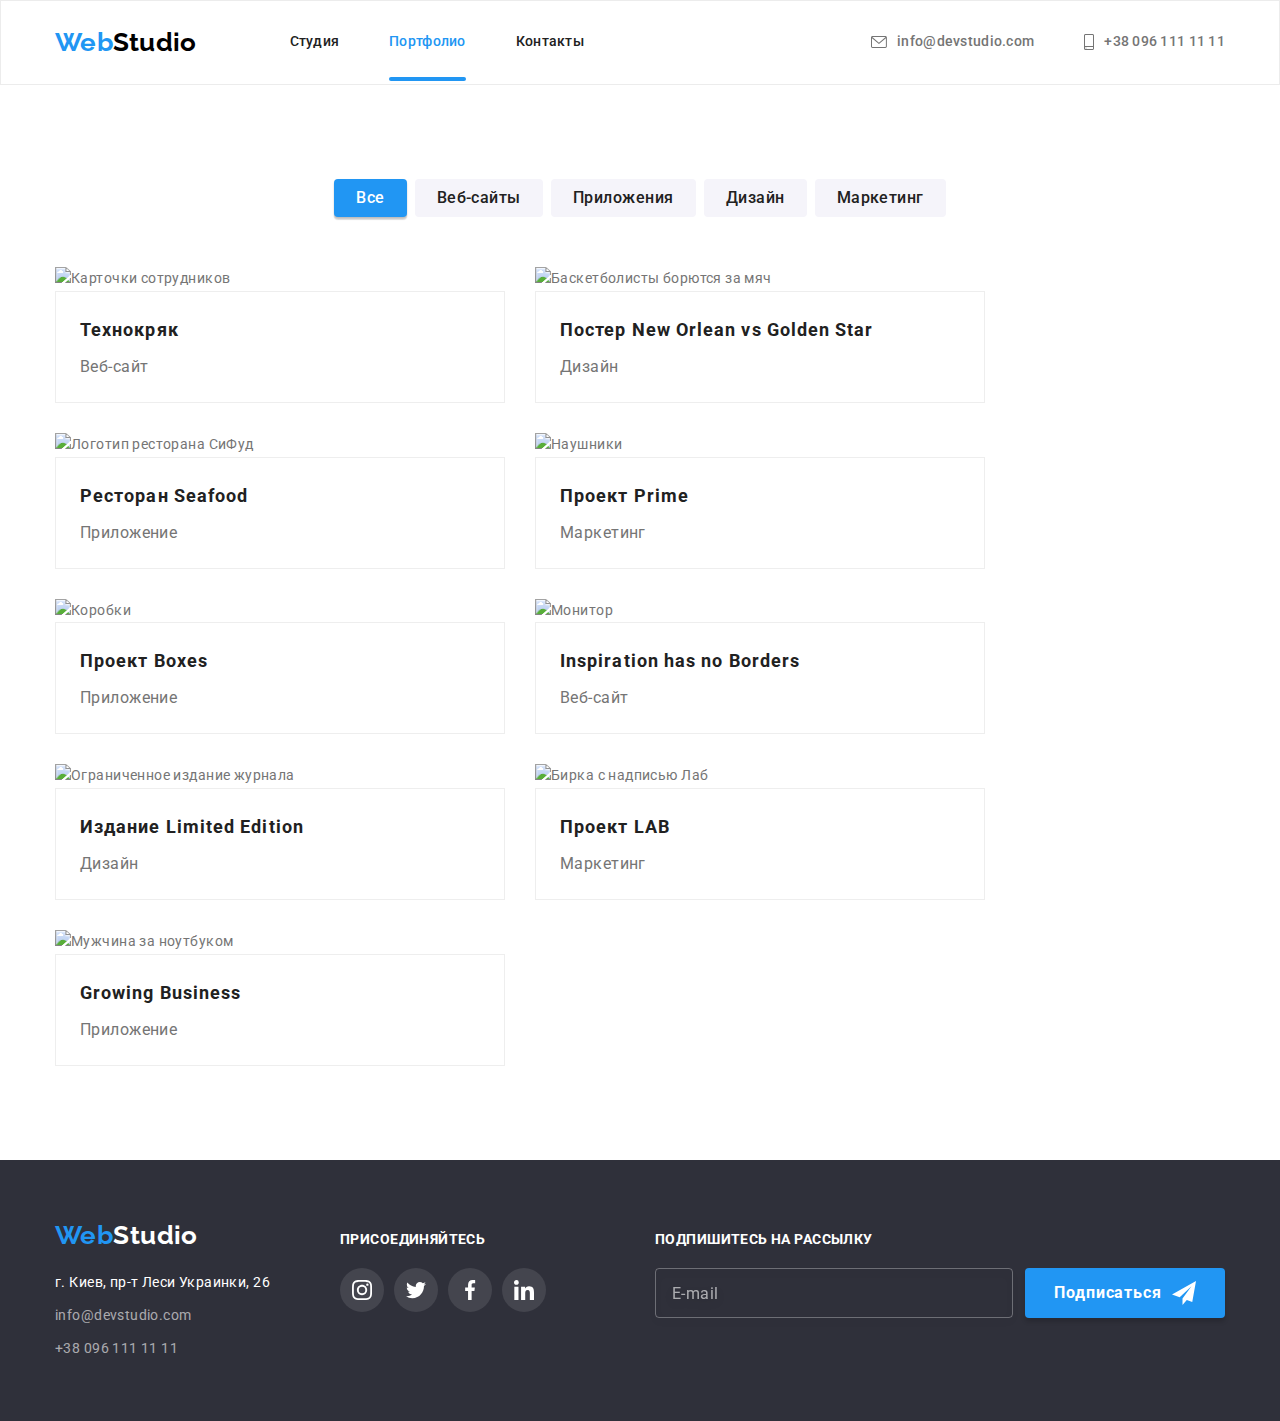
==== commit a171f747: "Делает странички адаптивными" ====
--- a/portfolio.html
+++ b/portfolio.html
@@ -145,7 +145,7 @@
                       media="(max-width:767.98px)"
                       type="image/jpeg"
                     />
-                    <img src="./images/portfolio/mobile/img2.jpg" width="450" alt="Карточки сотрудников" />
+                    <img src="./images/portfolio/mobile/img2.jpg" width="450" alt="Баскетболисты борются за мяч" />
                   </picture>
                   <p class="overlay__content">
                     Технокряк это современная площадка распространения коронавируса. Компании используют эту платформу для цифрового шпионажа и атак
@@ -177,7 +177,7 @@
                       media="(max-width:767.98px)"
                       type="image/jpeg"
                     />
-                    <img src="./images/portfolio/mobile/img3.jpg" width="450" alt="Карточки сотрудников" />
+                    <img src="./images/portfolio/mobile/img3.jpg" width="450" alt="Логотип ресторана СиФуд" />
                   </picture>
                   <p class="overlay__content">
                     Технокряк это современная площадка распространения коронавируса. Компании используют эту платформу для цифрового шпионажа и атак
@@ -209,7 +209,7 @@
                       media="(max-width:767.98px)"
                       type="image/jpeg"
                     />
-                    <img src="./images/portfolio/mobile/img4.jpg" width="450" alt="Карточки сотрудников" />
+                    <img src="./images/portfolio/mobile/img4.jpg" width="450" alt="Наушники" />
                   </picture>
                   <p class="overlay__content">
                     Технокряк это современная площадка распространения коронавируса. Компании используют эту платформу для цифрового шпионажа и атак
@@ -241,7 +241,7 @@
                       media="(max-width:767.98px)"
                       type="image/jpeg"
                     />
-                    <img src="./images/portfolio/mobile/img5.jpg" width="450" alt="Карточки сотрудников" />
+                    <img src="./images/portfolio/mobile/img5.jpg" width="450" alt="Коробки" />
                   </picture>
                   <p class="overlay__content">
                     Технокряк это современная площадка распространения коронавируса. Компании используют эту платформу для цифрового шпионажа и атак
@@ -273,7 +273,7 @@
                       media="(max-width:767.98px)"
                       type="image/jpeg"
                     />
-                    <img src="./images/portfolio/mobile/img6.jpg" width="450" alt="Карточки сотрудников" />
+                    <img src="./images/portfolio/mobile/img6.jpg" width="450" alt="Монитор" />
                   </picture>
                   <p class="overlay__content">
                     Технокряк это современная площадка распространения коронавируса. Компании используют эту платформу для цифрового шпионажа и атак
@@ -305,7 +305,7 @@
                       media="(max-width:767.98px)"
                       type="image/jpeg"
                     />
-                    <img src="./images/portfolio/mobile/img7.jpg" width="450" alt="Карточки сотрудников" />
+                    <img src="./images/portfolio/mobile/img7.jpg" width="450" alt="Ограниченное издание журнала" />
                   </picture>
                   <p class="overlay__content">
                     Технокряк это современная площадка распространения коронавируса. Компании используют эту платформу для цифрового шпионажа и атак
@@ -337,7 +337,7 @@
                       media="(max-width:767.98px)"
                       type="image/jpeg"
                     />
-                    <img src="./images/portfolio/mobile/img8.jpg" width="450" alt="Карточки сотрудников" />
+                    <img src="./images/portfolio/mobile/img8.jpg" width="450" alt="Бирка с надписью Лаб" />
                   </picture>
                   <p class="overlay__content">
                     Технокряк это современная площадка распространения коронавируса. Компании используют эту платформу для цифрового шпионажа и атак
@@ -369,7 +369,7 @@
                       media="(max-width:767.98px)"
                       type="image/jpeg"
                     />
-                    <img src="./images/portfolio/mobile/img9.jpg" width="450" alt="Карточки сотрудников" />
+                    <img src="./images/portfolio/mobile/img9.jpg" width="450" alt="Мужчина за ноутбуком" />
                   </picture>
                   <p class="overlay__content">
                     Технокряк это современная площадка распространения коронавируса. Компании используют эту платформу для цифрового шпионажа и атак
--- a/css/main.min.css
+++ b/css/main.min.css
@@ -1,2 +1,2 @@
-:root{--primary-bg-color: #ffffff;--secondary-bg-color: #2f303a;--hero-bg-color: #c4c4c4;--hero-bg-overlay: rgba(47, 48, 58, 0.4);--services__content-bg: rgba(47, 48, 58, 0.8);--team-bg-color: #f5f4fa;--modal-backdrop-bg: rgba(0, 0, 0, 0.2);--portfolio-overlay-bg: rgba(33, 150, 243, 0.9);--primary-text-color: #757575;--primary-title-color: #212121;--secondary-color: #2196f3;--first-logo-color: #000000;--btn-active-color: #188ce8;--footer-contacts-color: rgba(255, 255, 255, 0.6);--team-icon-color: #afb1b8;--join-icon-circle-color: rgba(255, 255, 255, 0.1);--modal-placeholder-color: rgba(117, 117, 117, 0.5);--btn-box-shadow: 0px 3px 1px rgba(0, 0, 0, 0.1), 0px 1px 2px rgba(0, 0, 0, 0.08), 0px 2px 2px rgba(0, 0, 0, 0.12);--main-btn-box-shadow: 0px 4px 4px rgba(0, 0, 0, 0.15);--modal-box-shadow: 0px 1px 3px rgba(0, 0, 0, 0.12), 0px 1px 1px rgba(0, 0, 0, 0.14), 0px 2px 1px rgba(0, 0, 0, 0.2);--card-hover: 0px 1px 1px rgba(0, 0, 0, 0.12), 0px 4px 4px rgba(0, 0, 0, 0.06), 1px 4px 6px rgba(0, 0, 0, 0.16);--modal-btn-border: 1px solid rgba(0, 0, 0, 0.1);--header-border: 1px solid #ececec;--mobile-menu-social-item-border: 1px solid rgba(33, 33, 33, 0.2);--primary-letter-spacing: 0.03em;--secondary-letter-spacing: 0.02em;--cards-gap: 30px;--animation: 250ms cubic-bezier(0.4, 0, 0.2, 1)}html{box-sizing:border-box}*,*::after,*::before{box-sizing:inherit;outline:1px solid black}body{color:var(--primary-text-color);background-color:var(--primary-bg-color);font-family:'Roboto', sans-serif;font-size:14px;line-height:1.71;letter-spacing:var(--primary-letter-spacing)}h1,h2,h3,h4,h5,h6,p{margin-top:0}img{display:block;max-width:100%;height:auto}.link{text-decoration:none;color:inherit}.list{list-style:none;padding-left:0;margin:0}.column{display:flex;flex-direction:column}.visualy-hidden{position:absolute !important;clip:rect(1px 1px 1px 1px);clip:rect(1px, 1px, 1px, 1px);padding:0 !important;border:0 !important;height:1px !important;width:1px !important;overflow:hidden}.is-hidden{visibility:hidden;opacity:0;pointer-events:none;transform:translateY(-100%)}.container{width:auto;padding-left:15px;padding-right:15px}@media screen and (min-width: 480px){.container{max-width:480px;margin-left:auto;margin-right:auto}}@media screen and (min-width: 768px){.container{max-width:768px}}@media screen and (min-width: 1200px){.container{max-width:1200px}}.card-set{display:flex;flex-wrap:wrap}@media screen and (min-width: 768px){.card-set{margin-left:calc(-1 * var(--cards-gap));margin-top:calc(-1 * var(--cards-gap))}}@media screen and (min-width: 768px){.card-set__item{margin-left:var(--cards-gap);margin-top:var(--cards-gap)}}.title{text-align:center;color:var(--primary-title-color);font-size:28px;line-height:1.17}@media screen and (min-width: 1200px){.title{font-size:36px;line-height:1.17}}.logo{font-family:'Raleway', sans-serif;color:var(--first-logo-color);font-weight:700;font-size:26px;line-height:1.19}.logo__span{color:var(--secondary-color)}.btn{width:200px;height:50px;font-weight:700;font-size:16px;line-height:1.87;display:flex;align-items:center;text-align:center;justify-content:center;letter-spacing:0.06em;color:var(--primary-bg-color);background-color:var(--secondary-color);box-shadow:var(--main-btn-box-shadow);border-radius:4px;border:0;cursor:pointer;transition:background-color var(--animation)}.btn:hover,.btn:focus{background-color:var(--btn-active-color)}.nav{display:flex}.menu{display:none;align-items:center;margin-left:93px}@media screen and (min-width: 768px){.menu{display:inline-flex}}.menu__item:not(:last-child){margin-right:50px}@media screen and (min-width: 768px){.menu__link{padding-top:32px;padding-bottom:32px}}.menu__link{color:var(--primary-title-color);transition:color var(--animation)}.menu__link:hover,.menu__link:focus,.menu__link:active{color:var(--secondary-color)}.menu__link--active{position:relative;color:var(--secondary-color)}.menu__link--active::after{position:absolute;content:'';width:100%;height:4px;left:0;bottom:0;background:var(--secondary-color);border-radius:2px}.contacts{display:none;color:var(--primary-text-color)}@media screen and (min-width: 768px){.contacts{display:flex;flex-direction:column}}@media screen and (min-width: 1200px){.contacts{display:flex;flex-direction:row}}@media screen and (min-width: 768px) and (max-width: 1199.98px){.contacts__item:not(:last-child){margin-bottom:10px}}@media screen and (min-width: 1200px){.contacts__item:not(:last-child){margin-right:50px}}.contacts__link{display:flex;align-items:center;transition:color var(--animation);font-size:12px;line-height:1.17}.contacts__link:hover,.contacts__link:focus,.contacts__link:active{color:var(--secondary-color)}@media screen and (min-width: 1200px){.contacts__link{padding-top:32px;padding-bottom:32px;font-size:14px;line-height:1.14}}@media screen and (min-width: 768px) and (max-width: 1199.98px){.contacts__link-mail{padding-top:21px}}@media screen and (min-width: 768px) and (max-width: 1199.98px){.contacts__link-tel{padding-bottom:21px}}.contacts__icon{margin-right:10px;fill:var(--primary-text-color)}.contacts__link:hover .contacts__icon,.contacts__link:focus .contacts__icon{fill:var(--secondary-color)}.contacts__icon-mail{width:14px;height:10px}@media screen and (min-width: 1200px){.contacts__icon-mail{width:16px;height:12px}}.contacts__icon-tel{width:10px;height:14px}@media screen and (min-width: 1200px){.contacts__icon-tel{height:16px}}.social-icons{display:inline-flex}.social-icons__link{fill:var(--team-icon-color);transition:fill var(--animation),background-color var(--animation)}.social-icons__link:hover,.social-icons__link:focus{background-color:var(--secondary-color);fill:var(--primary-bg-color)}.social-icons__item:not(:last-child){margin-right:10px}.icon-circle{display:flex;justify-content:center;align-items:center;width:44px;height:44px;border-radius:50%}.backdrop{display:flex;position:absolute;top:0;left:0;right:0;bottom:0;background-color:var(--modal-backdrop-bg);transition:opacity 500ms linear, visibility 500ms linear, transform 500ms linear}@media screen and (min-width: 1200px){.backdrop{position:fixed}}.modal{position:relative;max-width:450px;margin:auto;padding:40px;background:var(--primary-bg-color);box-shadow:var(--modal-box-shadow);border-radius:4px}@media screen and (min-width: 1200px){.modal{width:528px}}.modal__title{margin-bottom:12px;font-weight:bold;font-size:20px;line-height:1.5;text-align:center;letter-spacing:0.03em;color:var(--primary-title-color)}@media screen and (min-width: 1200px){.modal__title{line-height:1.15}}.modal-form{display:flex;flex-direction:column}.modal-form__label{position:relative;margin-bottom:10px}.modal-form__text{margin-bottom:4px;font-size:12px;line-height:1.17;letter-spacing:0.01em;color:var(--primary-text-color)}.modal-form__input{border:1px solid rgba(33,33,33,0.2);box-sizing:border-box;border-radius:4px;font-size:14px;line-height:1.14;letter-spacing:0.01em;color:var(--primary-text-color);transition:border-color var(--animation)}.modal-form__input:focus{outline:none;border-color:var(--secondary-color)}@media screen and (min-width: 1200px){.modal-form__input{font-size:12px;line-height:1.17}}.modal-form__input--compact{height:40px;padding-left:42px}.modal-form__input--compact:-webkit-autofill,.modal-form__input--compact:-webkit-autofill:hover,.modal-form__input--compact:-webkit-autofill:focus{border:1px solid var(--secondary-color);-webkit-text-fill-color:var(--primary-text-color);box-shadow:0 0 0 30px var(--primary-bg-color) inset}.modal-form__icon{position:absolute;left:12px;bottom:11px;transition:fill var(--animation)}.modal-form__input--compact:focus+.modal-form__icon{fill:var(--secondary-color)}.modal-form__textarea{height:120px;margin-bottom:20px;padding:12px 16px;resize:none}.modal-form__textarea::placeholder{color:var(--modal-placeholder-color)}.modal-form__label-check{display:inline-flex;flex-wrap:wrap;justify-content:center;align-items:center;margin-bottom:30px}.modal-form__check-text{font-size:12px;line-height:1.17;letter-spacing:0.03em;color:var(--primary-text-color)}.modal-form__check-text::before{content:'';display:inline-flex;margin-right:7px;width:16px;height:15px;border:2px solid var(--primary-title-color);border-radius:3px}.modal-form__checkbox:checked+.modal-form__check-text::before{border:2px solid var(--secondary-color);background-color:var(--secondary-color);background-image:url(../images/checkbox.svg);background-repeat:no-repeat;background-position:center}.modal-form__checkbox:focus+.modal-form__check-text::before{border:2px solid var(--secondary-color)}@media screen and (min-width: 1200px){.modal-form__check-text{font-size:14px;line-height:1.71}}.btn-submit{margin-left:auto;margin-right:auto}.modal-form__check-link{font-size:12px;line-height:1.17}@media screen and (min-width: 1200px){.modal-form__check-link{font-size:14px;line-height:1.71}}.btn-close{display:flex;justify-content:center;align-items:center;position:absolute;top:8px;right:8px;width:30px;height:30px;border-radius:50%;background:var(--primary-bg-color);border:var(--modal-btn-border);cursor:pointer;transition:fill var(--animation)}.btn-close:hover,.btn-close:focus{fill:var(--secondary-color)}.section{padding-top:60px;padding-bottom:60px}@media screen and (min-width: 1200px){.section{padding-top:94px;padding-bottom:94px}}.header{border:var(--header-border);font-weight:500;font-size:14px;line-height:1.14;letter-spacing:var(--secondary-letter-spacing)}.header__container{display:flex;justify-content:space-between;align-items:center}.header__logo{padding-top:16px;padding-bottom:16px}@media screen and (min-width: 768px){.header__logo{padding-top:26px;padding-bottom:26px}}.menu-btn{padding:0;cursor:pointer}@media screen and (min-width: 768px){.menu-btn{display:none}}.menu-btn__icon{vertical-align:middle}.menu-btn:hover .menu-btn__icon{fill:var(--secondary-color)}.menu-mobile{position:absolute;top:0;left:0;display:flex;flex-direction:column;justify-content:space-between;padding:48px 40px;width:100vw;height:100vh;z-index:100;letter-spacing:0.02em;background-color:var(--primary-bg-color);transition:opacity 500ms linear, visibility 500ms linear, transform 500ms linear}.btn-close__menu-mobile{border:none}.menu-mobile__nav-item{font-size:40px;line-height:1.18;color:var(--primary-title-color)}.menu-mobile__nav-item:not(:last-child){margin-bottom:32px}.menu-mobile__nav-link:hover,.menu-mobile__nav-link:focus{color:var(--secondary-color)}.menu-mobile__tel{margin-bottom:32px;font-size:27px;line-height:1.18;color:var(--secondary-color)}@media screen and (min-width: 380px){.menu-mobile__tel{font-size:34px}}.menu-mobile__mail{margin-bottom:64px;font-size:24px;line-height:1.17;color:var(--primary-text-color)}.menu-mobile__social-links{display:flex;flex-wrap:wrap}.menu-mobile__social-item{font-size:18px;line-height:1.22;color:var(--secondary-color)}.menu-mobile__social-item:not(:last-child){padding-right:10px;margin-right:10px;border-right:var(--mobile-menu-social-item-border)}.hero{display:flex;flex-direction:column;justify-content:center;align-items:center;max-width:1600px;min-height:600px;margin-left:auto;margin-right:auto;background-color:var(--hero-bg-color);background-image:linear-gradient(var(--hero-bg-overlay), var(--hero-bg-overlay)),url("../images/main-bg.jpg");background-size:cover}.hero__title{margin-bottom:30px;max-width:360px;font-weight:900;font-size:26px;line-height:1.62;color:var(--primary-bg-color);letter-spacing:0.06em;text-transform:uppercase}@media screen and (min-width: 1200px){.hero__title{max-width:696px;font-size:44px;line-height:1.36}}.features__item{flex-basis:100%}@media screen and (min-width: 768px){.features__item{flex-basis:calc((100% - 2 * 30px) / 2)}}@media screen and (min-width: 1200px){.features__item{flex-basis:calc((100% - 30px * 4) / 4)}}.features__wrap{display:flex;justify-content:center;align-items:center;height:120px;margin-bottom:30px;background-color:var(--team-bg-color);border-radius:4px}.features__title{margin-bottom:10px;font-size:14px;line-height:1.14;text-transform:uppercase;text-align:center;color:var(--primary-title-color)}@media screen and (min-width: 768px){.features__title{text-align:left}}.services{display:none;padding-top:0}@media screen and (min-width: 1200px){.services{display:block}}.services__title{margin-bottom:50px}.services__list{display:flex}.services__item{position:relative}.services__item:not(:last-child){margin-right:30px}.services__content{position:absolute;bottom:0;margin-bottom:0;display:flex;justify-content:center;align-items:center;width:100%;min-height:70px;text-align:center;font-size:14px;line-height:1.14;letter-spacing:0.03em;text-transform:uppercase;color:var(--primary-bg-color);background-color:var(--services__content-bg)}.team{background-color:var(--team-bg-color)}.team__title{margin-bottom:50px}.team__card{flex-basis:100%;box-shadow:0px 1px 3px rgba(0,0,0,0.12),0px 1px 1px rgba(0,0,0,0.14),0px 2px 1px rgba(0,0,0,0.2);border-radius:0px 0px 4px 4px}@media screen and (min-width: 768px){.team__card{flex-basis:calc((100% - 2 * 30px) / 2)}}@media screen and (min-width: 1200px){.team__card{flex-basis:calc((100% - 30px * 4) / 4)}}.team__content{padding-top:30px;padding-bottom:30px;text-align:center;background-color:var(--primary-bg-color)}.team__name{margin-bottom:10px;font-weight:500;font-size:16px;line-height:1.19}.team__post{margin-bottom:16px}.clients__title{margin-bottom:30px}@media screen and (min-width: 1200px){.clients__title{margin-bottom:50px}}.clients__cards{margin-left:-30px;margin-top:-30px}.clients__card{flex-basis:calc((100% - 30px * 2) / 2);margin-left:30px;margin-top:30px;height:92px}@media screen and (min-width: 768px){.clients__card{flex-basis:calc((100% - 30px * 3) / 3)}}@media screen and (min-width: 1200px){.clients__card{flex-basis:calc((100% - 30px * 6) / 6)}}.clients__logo{display:flex;justify-content:center;align-items:center;width:100%;height:100%;border:1px solid var(--team-icon-color);border-radius:4px;fill:var(--team-icon-color);transition:border var(--animation),fill var(--animation)}.clients__logo:hover,.clients__logo:focus{border:1px solid var(--secondary-color);fill:var(--secondary-color)}.footer{padding-top:60px;padding-bottom:60px;background-color:var(--secondary-bg-color)}.footer__container{display:flex;flex-direction:column;align-items:center}@media screen and (min-width: 768px){.footer__container{flex-direction:row;flex-wrap:wrap;justify-content:space-around;align-items:baseline}}.footer__logo{margin-bottom:20px;color:var(--primary-bg-color)}.footer-contacts{display:inline-flex;flex-flow:column;align-items:center;margin-bottom:60px;font-style:normal}@media screen and (min-width: 1200px){.footer-contacts{align-items:start;margin-bottom:0}}.footer-contacts__adress{margin-bottom:9px;color:var(--primary-bg-color)}.footer-contacts__list{text-align:center}@media screen and (min-width: 1200px){.footer-contacts__list{text-align:left}}.footer-contacts__mail{margin-bottom:9px}.footer-contacts__tel,.footer-contacts__mail{color:var(--footer-contacts-color);transition:color var(--animation)}.footer-contacts__tel:hover,.footer-contacts__tel:focus,.footer-contacts__mail:hover,.footer-contacts__mail:focus{color:var(--secondary-color)}.footer-contacts__item{margin-bottom:9px}.join{display:inline-flex;flex-flow:column;justify-content:start;align-items:center;margin-bottom:60px}@media screen and (min-width: 768px){.join{margin-bottom:0}}@media screen and (min-width: 1200px){.join{align-items:start;margin-left:70px}}.join__appeal{margin-bottom:20px;font-size:14px;line-height:1.14;letter-spacing:0.03em;font-weight:700;text-transform:uppercase;color:#ffffff}.join__icon{background-color:var(--join-icon-circle-color);fill:var(--primary-bg-color)}.footer-form{display:inline-flex;width:100%;flex-direction:column;align-items:center}@media screen and (min-width: 768px){.footer-form{width:450px}}@media screen and (min-width: 1200px){.footer-form{width:auto;flex-direction:row;align-items:flex-end;margin-left:auto}}.footer-form__label{width:100%}@media screen and (min-width: 1200px){.footer-form__label{width:358px}}.footer-form__text{margin-bottom:20px;text-align:center;font-weight:700;font-size:14px;line-height:1.14;letter-spacing:0.03em;text-transform:uppercase;color:var(--primary-bg-color)}@media screen and (min-width: 1200px){.footer-form__text{text-align:left}}.footer-form__email{display:flex;align-items:center;margin-bottom:20px;padding-left:16px;width:100%;height:50px;font-size:16px;line-height:1.25;letter-spacing:0.03em;border:1px solid rgba(255,255,255,0.3);filter:drop-shadow(0px 4px 4px rgba(0,0,0,0.15));border-radius:4px;background:transparent;color:var(--primary-bg-color);transition:border-color var(--animation)}.footer-form__email::placeholder{color:var(--footer-contacts-color)}.footer-form__email:-webkit-autofill,.footer-form__email:-webkit-autofill:hover,.footer-form__email:-webkit-autofill:focus{border:1px solid rgba(255,255,255,0.3);-webkit-text-fill-color:var(--primary-bg-color);box-shadow:0 0 0 30px var(--secondary-bg-color) inset}@media screen and (min-width: 1200px){.footer-form__email{margin-bottom:0}}@media screen and (min-width: 1200px){.email-btn{margin-left:12px}}.email-btn__icon{fill:var(--primary-bg-color);margin-left:10px}.btn-list{display:flex;flex-wrap:wrap;justify-content:start;margin-bottom:50px;margin-right:-8px;margin-bottom:25px}@media screen and (min-width: 768px){.btn-list{justify-content:center;margin-bottom:15px}}@media screen and (min-width: 1200px){.btn-list{margin-bottom:35px}}.btn-list__item{margin-right:8px;margin-bottom:15px}.btn-list__item:not(:last-child){margin-right:8px}.portfolio-btn{display:flex;justify-content:center;align-items:center;padding:6px 22px;font-weight:500;font-size:16px;line-height:1.62;letter-spacing:0.03em;background-color:var(--team-bg-color);border-radius:4px;border:0;color:var(--primary-title-color);cursor:pointer;transition:background-color var(--animation),color var(--animation),box-shadow var(--animation)}.portfolio-btn:hover,.portfolio-btn:focus{color:var(--primary-bg-color);background:var(--secondary-color);box-shadow:var(--btn-box-shadow)}.btn-active{color:var(--primary-bg-color);background-color:var(--secondary-color);box-shadow:var(--btn-box-shadow)}.card{flex-basis:100%}@media screen and (min-width: 768px){.card{flex-basis:calc((100% - var(--cards-gap) * 2) / 2)}}@media screen and (min-width: 1200px){.card{flex-basis:calc((100% - var(--cards-gap) * 3) / 3)}}.card__link{display:block;transition:box-shadow var(--animation)}.card__link:hover,.card__link:focus{box-shadow:var(--card-hover)}.overlay{position:relative;overflow:hidden}.overlay__content{display:flex;align-items:center;position:absolute;left:0;top:0;margin-bottom:0;padding-left:24px;padding-right:24px;width:100%;height:100%;font-size:18px;line-height:1.56;letter-spacing:0.03em;color:var(--primary-bg-color);background-color:var(--portfolio-overlay-bg);opacity:0;transform:translateY(100%);transition:transform var(--animation),opacity var(--animation)}.card__link:hover .overlay__content,.card__link:focus .overlay__content{opacity:1;transform:translateY(0)}.card__content{padding-top:20px;padding-left:24px;padding-right:24px;padding-bottom:20px;border:1px solid #eeeeee;background-color:var(--primary-bg-color)}.card__title{margin-bottom:4px;font-size:18px;line-height:2;letter-spacing:0.06em;color:var(--primary-title-color)}.card__text{margin-bottom:0;font-size:16px;line-height:1.87;color:var(--primary-text-color)}
+:root{--primary-bg-color: #ffffff;--secondary-bg-color: #2f303a;--hero-bg-color: #c4c4c4;--hero-bg-overlay: rgba(47, 48, 58, 0.4);--services__content-bg: rgba(47, 48, 58, 0.8);--team-bg-color: #f5f4fa;--modal-backdrop-bg: rgba(0, 0, 0, 0.2);--portfolio-overlay-bg: rgba(33, 150, 243, 0.9);--primary-text-color: #757575;--primary-title-color: #212121;--secondary-color: #2196f3;--first-logo-color: #000000;--btn-active-color: #188ce8;--footer-contacts-color: rgba(255, 255, 255, 0.6);--team-icon-color: #afb1b8;--join-icon-circle-color: rgba(255, 255, 255, 0.1);--modal-placeholder-color: rgba(117, 117, 117, 0.5);--btn-box-shadow: 0px 3px 1px rgba(0, 0, 0, 0.1), 0px 1px 2px rgba(0, 0, 0, 0.08), 0px 2px 2px rgba(0, 0, 0, 0.12);--main-btn-box-shadow: 0px 4px 4px rgba(0, 0, 0, 0.15);--modal-box-shadow: 0px 1px 3px rgba(0, 0, 0, 0.12), 0px 1px 1px rgba(0, 0, 0, 0.14), 0px 2px 1px rgba(0, 0, 0, 0.2);--card-hover: 0px 1px 1px rgba(0, 0, 0, 0.12), 0px 4px 4px rgba(0, 0, 0, 0.06), 1px 4px 6px rgba(0, 0, 0, 0.16);--modal-btn-border: 1px solid rgba(0, 0, 0, 0.1);--header-border: 1px solid #ececec;--mobile-menu-social-item-border: 1px solid rgba(33, 33, 33, 0.2);--primary-letter-spacing: 0.03em;--secondary-letter-spacing: 0.02em;--cards-gap: 30px;--animation: 250ms cubic-bezier(0.4, 0, 0.2, 1)}html{box-sizing:border-box}*,*::after,*::before{box-sizing:inherit}body{color:var(--primary-text-color);background-color:var(--primary-bg-color);font-family:'Roboto', sans-serif;font-size:14px;line-height:1.71;letter-spacing:var(--primary-letter-spacing)}h1,h2,h3,h4,h5,h6,p{margin-top:0}img{display:block;max-width:100%;height:auto}.link{text-decoration:none;color:inherit}.list{list-style:none;padding-left:0;margin:0}.column{display:flex;flex-direction:column}.visualy-hidden{position:absolute !important;clip:rect(1px 1px 1px 1px);clip:rect(1px, 1px, 1px, 1px);padding:0 !important;border:0 !important;height:1px !important;width:1px !important;overflow:hidden}.is-hidden{visibility:hidden;opacity:0;pointer-events:none;transform:translateY(-100%)}.container{width:auto;padding-left:15px;padding-right:15px}@media screen and (min-width: 480px){.container{max-width:480px;margin-left:auto;margin-right:auto}}@media screen and (min-width: 768px){.container{max-width:768px}}@media screen and (min-width: 1200px){.container{max-width:1200px}}.card-set{display:flex;flex-wrap:wrap}@media screen and (min-width: 768px){.card-set{margin-left:calc(-1 * var(--cards-gap));margin-top:calc(-1 * var(--cards-gap))}}@media screen and (min-width: 768px){.card-set__item{margin-left:var(--cards-gap);margin-top:var(--cards-gap)}}.title{text-align:center;color:var(--primary-title-color);font-size:28px;line-height:1.17}@media screen and (min-width: 1200px){.title{font-size:36px;line-height:1.17}}.logo{font-family:'Raleway', sans-serif;color:var(--first-logo-color);font-weight:700;font-size:26px;line-height:1.19}.logo__span{color:var(--secondary-color)}.btn{width:200px;height:50px;font-weight:700;font-size:16px;line-height:1.87;display:flex;align-items:center;text-align:center;justify-content:center;letter-spacing:0.06em;color:var(--primary-bg-color);background-color:var(--secondary-color);box-shadow:var(--main-btn-box-shadow);border-radius:4px;border:0;cursor:pointer;transition:background-color var(--animation)}.btn:hover,.btn:focus{background-color:var(--btn-active-color)}.nav{display:flex}.menu{display:none;align-items:center;margin-left:93px}@media screen and (min-width: 768px){.menu{display:inline-flex}}.menu__item:not(:last-child){margin-right:50px}@media screen and (min-width: 768px){.menu__link{padding-top:32px;padding-bottom:32px}}.menu__link{color:var(--primary-title-color);transition:color var(--animation)}.menu__link:hover,.menu__link:focus,.menu__link:active{color:var(--secondary-color)}.menu__link--active{position:relative;color:var(--secondary-color)}.menu__link--active::after{position:absolute;content:'';width:100%;height:4px;left:0;bottom:0;background:var(--secondary-color);border-radius:2px}.contacts{display:none;color:var(--primary-text-color)}@media screen and (min-width: 768px){.contacts{display:flex;flex-direction:column}}@media screen and (min-width: 1200px){.contacts{display:flex;flex-direction:row}}@media screen and (min-width: 768px) and (max-width: 1199.98px){.contacts__item:not(:last-child){margin-bottom:10px}}@media screen and (min-width: 1200px){.contacts__item:not(:last-child){margin-right:50px}}.contacts__link{display:flex;align-items:center;transition:color var(--animation);font-size:12px;line-height:1.17}.contacts__link:hover,.contacts__link:focus,.contacts__link:active{color:var(--secondary-color)}@media screen and (min-width: 1200px){.contacts__link{padding-top:32px;padding-bottom:32px;font-size:14px;line-height:1.14}}@media screen and (min-width: 768px) and (max-width: 1199.98px){.contacts__link-mail{padding-top:21px}}@media screen and (min-width: 768px) and (max-width: 1199.98px){.contacts__link-tel{padding-bottom:21px}}.contacts__icon{margin-right:10px;fill:var(--primary-text-color)}.contacts__link:hover .contacts__icon,.contacts__link:focus .contacts__icon{fill:var(--secondary-color)}.contacts__icon-mail{width:14px;height:10px}@media screen and (min-width: 1200px){.contacts__icon-mail{width:16px;height:12px}}.contacts__icon-tel{width:10px;height:14px}@media screen and (min-width: 1200px){.contacts__icon-tel{height:16px}}.social-icons{display:inline-flex}.social-icons__link{fill:var(--team-icon-color);transition:fill var(--animation),background-color var(--animation)}.social-icons__link:hover,.social-icons__link:focus{background-color:var(--secondary-color);fill:var(--primary-bg-color)}.social-icons__item:not(:last-child){margin-right:10px}.icon-circle{display:flex;justify-content:center;align-items:center;width:44px;height:44px;border-radius:50%}.backdrop{display:flex;position:absolute;top:0;left:0;right:0;bottom:0;background-color:var(--modal-backdrop-bg);transition:opacity 500ms linear, visibility 500ms linear, transform 500ms linear}@media screen and (min-width: 1200px){.backdrop{position:fixed}}.modal{position:relative;max-width:450px;margin:auto;padding:40px;background:var(--primary-bg-color);box-shadow:var(--modal-box-shadow);border-radius:4px}@media screen and (min-width: 1200px){.modal{width:528px}}.modal__title{margin-bottom:12px;font-weight:bold;font-size:20px;line-height:1.5;text-align:center;letter-spacing:0.03em;color:var(--primary-title-color)}@media screen and (min-width: 1200px){.modal__title{line-height:1.15}}.modal-form{display:flex;flex-direction:column}.modal-form__label{position:relative;margin-bottom:10px}.modal-form__text{margin-bottom:4px;font-size:12px;line-height:1.17;letter-spacing:0.01em;color:var(--primary-text-color)}.modal-form__input{border:1px solid rgba(33,33,33,0.2);box-sizing:border-box;border-radius:4px;font-size:14px;line-height:1.14;letter-spacing:0.01em;color:var(--primary-text-color);transition:border-color var(--animation)}.modal-form__input:focus{outline:none;border-color:var(--secondary-color)}@media screen and (min-width: 1200px){.modal-form__input{font-size:12px;line-height:1.17}}.modal-form__input--compact{height:40px;padding-left:42px}.modal-form__input--compact:-webkit-autofill,.modal-form__input--compact:-webkit-autofill:hover,.modal-form__input--compact:-webkit-autofill:focus{border:1px solid var(--secondary-color);-webkit-text-fill-color:var(--primary-text-color);box-shadow:0 0 0 30px var(--primary-bg-color) inset}.modal-form__icon{position:absolute;left:12px;bottom:11px;transition:fill var(--animation)}.modal-form__input--compact:focus+.modal-form__icon{fill:var(--secondary-color)}.modal-form__textarea{height:120px;margin-bottom:20px;padding:12px 16px;resize:none}.modal-form__textarea::placeholder{color:var(--modal-placeholder-color)}.modal-form__label-check{display:inline-flex;flex-wrap:wrap;justify-content:center;align-items:center;margin-bottom:30px}.modal-form__check-text{font-size:12px;line-height:1.17;letter-spacing:0.03em;color:var(--primary-text-color)}.modal-form__check-text::before{content:'';display:inline-flex;margin-right:7px;width:16px;height:15px;border:2px solid var(--primary-title-color);border-radius:3px}.modal-form__checkbox:checked+.modal-form__check-text::before{border:2px solid var(--secondary-color);background-color:var(--secondary-color);background-image:url(../images/checkbox.svg);background-repeat:no-repeat;background-position:center}.modal-form__checkbox:focus+.modal-form__check-text::before{border:2px solid var(--secondary-color)}@media screen and (min-width: 1200px){.modal-form__check-text{font-size:14px;line-height:1.71}}.btn-submit{margin-left:auto;margin-right:auto}.modal-form__check-link{font-size:12px;line-height:1.17}@media screen and (min-width: 1200px){.modal-form__check-link{font-size:14px;line-height:1.71}}.btn-close{display:flex;justify-content:center;align-items:center;position:absolute;top:8px;right:8px;width:30px;height:30px;border-radius:50%;background:var(--primary-bg-color);border:var(--modal-btn-border);cursor:pointer;transition:fill var(--animation)}.btn-close:hover,.btn-close:focus{fill:var(--secondary-color)}.section{padding-top:60px;padding-bottom:60px}@media screen and (min-width: 1200px){.section{padding-top:94px;padding-bottom:94px}}.header{border:var(--header-border);font-weight:500;font-size:14px;line-height:1.14;letter-spacing:var(--secondary-letter-spacing)}.header__container{display:flex;justify-content:space-between;align-items:center}.header__logo{padding-top:16px;padding-bottom:16px}@media screen and (min-width: 768px){.header__logo{padding-top:26px;padding-bottom:26px}}.menu-btn{padding:0;cursor:pointer}@media screen and (min-width: 768px){.menu-btn{display:none}}.menu-btn__icon{vertical-align:middle}.menu-btn:hover .menu-btn__icon{fill:var(--secondary-color)}.menu-mobile{position:absolute;top:0;left:0;display:flex;flex-direction:column;justify-content:space-between;padding:48px 40px;width:100vw;height:100vh;z-index:100;letter-spacing:0.02em;background-color:var(--primary-bg-color);transition:opacity 500ms linear, visibility 500ms linear, transform 500ms linear}.btn-close__menu-mobile{border:none}.menu-mobile__nav-item{font-size:40px;line-height:1.18;color:var(--primary-title-color)}.menu-mobile__nav-item:not(:last-child){margin-bottom:32px}.menu-mobile__nav-link:hover,.menu-mobile__nav-link:focus{color:var(--secondary-color)}.menu-mobile__tel{margin-bottom:32px;font-size:27px;line-height:1.18;color:var(--secondary-color)}@media screen and (min-width: 380px){.menu-mobile__tel{font-size:34px}}.menu-mobile__mail{margin-bottom:64px;font-size:24px;line-height:1.17;color:var(--primary-text-color)}.menu-mobile__social-links{display:flex;flex-wrap:wrap;margin-right:-10px;margin-bottom:-10px}.menu-mobile__social-item{font-size:18px;line-height:1.22;color:var(--secondary-color);margin-right:10px;margin-bottom:10px}.menu-mobile__social-item:not(:last-child){padding-right:10px;border-right:var(--mobile-menu-social-item-border)}.hero{display:flex;flex-direction:column;justify-content:center;align-items:center;min-height:400px;margin-left:auto;margin-right:auto;background-color:var(--hero-bg-color);background-image:linear-gradient(var(--hero-bg-overlay), var(--hero-bg-overlay)),url("../images/studio/hero/mobile/img.jpg");background-repeat:no-repeat;background-position:center;background-size:cover}@media (min-device-pixel-ratio: 2), (-webkit-min-device-pixel-ratio: 2), (min-resolution: 192dpi), (min-resolution: 2dppx){.hero{background-image:linear-gradient(var(--hero-bg-overlay), var(--hero-bg-overlay)),url("../images/studio/hero/mobile/img@2x.jpg")}}@media screen and (min-width: 768px){.hero{background-image:linear-gradient(var(--hero-bg-overlay), var(--hero-bg-overlay)),url("../images/studio/hero/tablet/img.jpg")}}@media screen and (min-width: 768px) and (min-device-pixel-ratio: 2), screen and (min-width: 768px) and (-webkit-min-device-pixel-ratio: 2), screen and (min-width: 768px) and (min-resolution: 192dpi), screen and (min-width: 768px) and (min-resolution: 2dppx){.hero{background-image:linear-gradient(var(--hero-bg-overlay), var(--hero-bg-overlay)),url("../images/studio/hero/tablet/img@2x.jpg")}}@media screen and (min-width: 1200px){.hero{min-height:600px;background-image:linear-gradient(var(--hero-bg-overlay), var(--hero-bg-overlay)),url("../images/studio/hero/desktop/img.jpg")}}@media screen and (min-width: 1200px) and (min-device-pixel-ratio: 2), screen and (min-width: 1200px) and (-webkit-min-device-pixel-ratio: 2), screen and (min-width: 1200px) and (min-resolution: 192dpi), screen and (min-width: 1200px) and (min-resolution: 2dppx){.hero{background-image:linear-gradient(var(--hero-bg-overlay), var(--hero-bg-overlay)),url("../images/studio/hero/desktop/img@2x.jpg")}}.hero__title{margin-bottom:30px;max-width:360px;font-weight:900;font-size:26px;line-height:1.62;color:var(--primary-bg-color);letter-spacing:0.06em;text-transform:uppercase}@media screen and (min-width: 1200px){.hero__title{max-width:696px;font-size:44px;line-height:1.36}}.features__item{flex-basis:100%}@media screen and (min-width: 768px){.features__item{flex-basis:calc((100% - 2 * 30px) / 2)}}@media screen and (min-width: 1200px){.features__item{flex-basis:calc((100% - 30px * 4) / 4)}}.features__wrap{display:flex;justify-content:center;align-items:center;height:120px;margin-bottom:30px;background-color:var(--team-bg-color);border-radius:4px}.features__title{margin-bottom:10px;font-size:14px;line-height:1.14;text-transform:uppercase;text-align:center;color:var(--primary-title-color)}@media screen and (min-width: 768px){.features__title{text-align:left}}.services{display:none;padding-top:0}@media screen and (min-width: 1200px){.services{display:block}}.services__title{margin-bottom:50px}.services__list{display:flex}.services__item{position:relative}.services__item:not(:last-child){margin-right:30px}.services__content{position:absolute;bottom:0;margin-bottom:0;display:flex;justify-content:center;align-items:center;width:100%;min-height:70px;text-align:center;font-size:14px;line-height:1.14;letter-spacing:0.03em;text-transform:uppercase;color:var(--primary-bg-color);background-color:var(--services__content-bg)}.team{background-color:var(--team-bg-color)}.team__title{margin-bottom:50px}.team__card{flex-basis:100%;box-shadow:0px 1px 3px rgba(0,0,0,0.12),0px 1px 1px rgba(0,0,0,0.14),0px 2px 1px rgba(0,0,0,0.2);border-radius:0px 0px 4px 4px}@media screen and (min-width: 768px){.team__card{flex-basis:calc((100% - 2 * 30px) / 2)}}@media screen and (min-width: 1200px){.team__card{flex-basis:calc((100% - 30px * 4) / 4)}}.team__content{padding-top:30px;padding-bottom:30px;text-align:center;background-color:var(--primary-bg-color)}.team__name{margin-bottom:10px;font-weight:500;font-size:16px;line-height:1.19}.team__post{margin-bottom:16px}.clients__title{margin-bottom:30px}@media screen and (min-width: 1200px){.clients__title{margin-bottom:50px}}.clients__cards{margin-left:-30px;margin-top:-30px}.clients__card{flex-basis:calc((100% - 30px * 2) / 2);margin-left:30px;margin-top:30px;height:92px}@media screen and (min-width: 768px){.clients__card{flex-basis:calc((100% - 30px * 3) / 3)}}@media screen and (min-width: 1200px){.clients__card{flex-basis:calc((100% - 30px * 6) / 6)}}.clients__logo{display:flex;justify-content:center;align-items:center;width:100%;height:100%;border:1px solid var(--team-icon-color);border-radius:4px;fill:var(--team-icon-color);transition:border var(--animation),fill var(--animation)}.clients__logo:hover,.clients__logo:focus{border:1px solid var(--secondary-color);fill:var(--secondary-color)}.footer{padding-top:60px;padding-bottom:60px;background-color:var(--secondary-bg-color)}.footer__container{display:flex;flex-direction:column;align-items:center}@media screen and (min-width: 768px){.footer__container{flex-direction:row;flex-wrap:wrap;justify-content:space-around;align-items:baseline}}.footer__logo{margin-bottom:20px;color:var(--primary-bg-color)}.footer-contacts{display:inline-flex;flex-flow:column;align-items:center;margin-bottom:60px;font-style:normal}@media screen and (min-width: 1200px){.footer-contacts{align-items:start;margin-bottom:0}}.footer-contacts__adress{margin-bottom:9px;color:var(--primary-bg-color)}.footer-contacts__list{text-align:center}@media screen and (min-width: 1200px){.footer-contacts__list{text-align:left}}.footer-contacts__mail{margin-bottom:9px}.footer-contacts__tel,.footer-contacts__mail{color:var(--footer-contacts-color);transition:color var(--animation)}.footer-contacts__tel:hover,.footer-contacts__tel:focus,.footer-contacts__mail:hover,.footer-contacts__mail:focus{color:var(--secondary-color)}.footer-contacts__item{margin-bottom:9px}.join{display:inline-flex;flex-flow:column;justify-content:start;align-items:center;margin-bottom:60px}@media screen and (min-width: 768px){.join{margin-bottom:0}}@media screen and (min-width: 1200px){.join{align-items:start;margin-left:70px}}.join__appeal{margin-bottom:20px;font-size:14px;line-height:1.14;letter-spacing:0.03em;font-weight:700;text-transform:uppercase;color:#ffffff}.join__icon{background-color:var(--join-icon-circle-color);fill:var(--primary-bg-color)}.footer-form{display:inline-flex;width:100%;flex-direction:column;align-items:center}@media screen and (min-width: 768px){.footer-form{width:450px}}@media screen and (min-width: 1200px){.footer-form{width:auto;flex-direction:row;align-items:flex-end;margin-left:auto}}.footer-form__label{width:100%}@media screen and (min-width: 1200px){.footer-form__label{width:358px}}.footer-form__text{margin-bottom:20px;text-align:center;font-weight:700;font-size:14px;line-height:1.14;letter-spacing:0.03em;text-transform:uppercase;color:var(--primary-bg-color)}@media screen and (min-width: 1200px){.footer-form__text{text-align:left}}.footer-form__email{display:flex;align-items:center;margin-bottom:20px;padding-left:16px;width:100%;height:50px;font-size:16px;line-height:1.25;letter-spacing:0.03em;border:1px solid rgba(255,255,255,0.3);filter:drop-shadow(0px 4px 4px rgba(0,0,0,0.15));border-radius:4px;background:transparent;color:var(--primary-bg-color);transition:border-color var(--animation)}.footer-form__email::placeholder{color:var(--footer-contacts-color)}.footer-form__email:-webkit-autofill,.footer-form__email:-webkit-autofill:hover,.footer-form__email:-webkit-autofill:focus{border:1px solid rgba(255,255,255,0.3);-webkit-text-fill-color:var(--primary-bg-color);box-shadow:0 0 0 30px var(--secondary-bg-color) inset}@media screen and (min-width: 1200px){.footer-form__email{margin-bottom:0}}@media screen and (min-width: 1200px){.email-btn{margin-left:12px}}.email-btn__icon{fill:var(--primary-bg-color);margin-left:10px}.btn-list{display:flex;flex-wrap:wrap;justify-content:start;margin-bottom:50px;margin-right:-8px;margin-bottom:25px}@media screen and (min-width: 768px){.btn-list{justify-content:center;margin-bottom:15px}}@media screen and (min-width: 1200px){.btn-list{margin-bottom:35px}}.btn-list__item{margin-right:8px;margin-bottom:15px}.btn-list__item:not(:last-child){margin-right:8px}.portfolio-btn{display:flex;justify-content:center;align-items:center;padding:6px 22px;font-weight:500;font-size:16px;line-height:1.62;letter-spacing:0.03em;background-color:var(--team-bg-color);border-radius:4px;border:0;color:var(--primary-title-color);cursor:pointer;transition:background-color var(--animation),color var(--animation),box-shadow var(--animation)}.portfolio-btn:hover,.portfolio-btn:focus{color:var(--primary-bg-color);background:var(--secondary-color);box-shadow:var(--btn-box-shadow)}.btn-active{color:var(--primary-bg-color);background-color:var(--secondary-color);box-shadow:var(--btn-box-shadow)}.card{flex-basis:100%}@media screen and (min-width: 768px){.card{flex-basis:calc((100% - var(--cards-gap) * 2) / 2)}}@media screen and (min-width: 1200px){.card{flex-basis:calc((100% - var(--cards-gap) * 3) / 3)}}.card__link{display:block;transition:box-shadow var(--animation)}.card__link:hover,.card__link:focus{box-shadow:var(--card-hover)}.overlay{position:relative;overflow:hidden}.overlay__content{display:flex;align-items:center;position:absolute;left:0;top:0;margin-bottom:0;padding-left:24px;padding-right:24px;width:100%;height:100%;font-size:18px;line-height:1.56;letter-spacing:0.03em;color:var(--primary-bg-color);background-color:var(--portfolio-overlay-bg);opacity:0;transform:translateY(100%);transition:transform var(--animation),opacity var(--animation)}.card__link:hover .overlay__content,.card__link:focus .overlay__content{opacity:1;transform:translateY(0)}.card__content{padding-top:20px;padding-left:24px;padding-right:24px;padding-bottom:20px;border:1px solid #eeeeee;background-color:var(--primary-bg-color)}.card__title{margin-bottom:4px;font-size:18px;line-height:2;letter-spacing:0.06em;color:var(--primary-title-color)}.card__text{margin-bottom:0;font-size:16px;line-height:1.87;color:var(--primary-text-color)}
 /*# sourceMappingURL=main.min.css.map */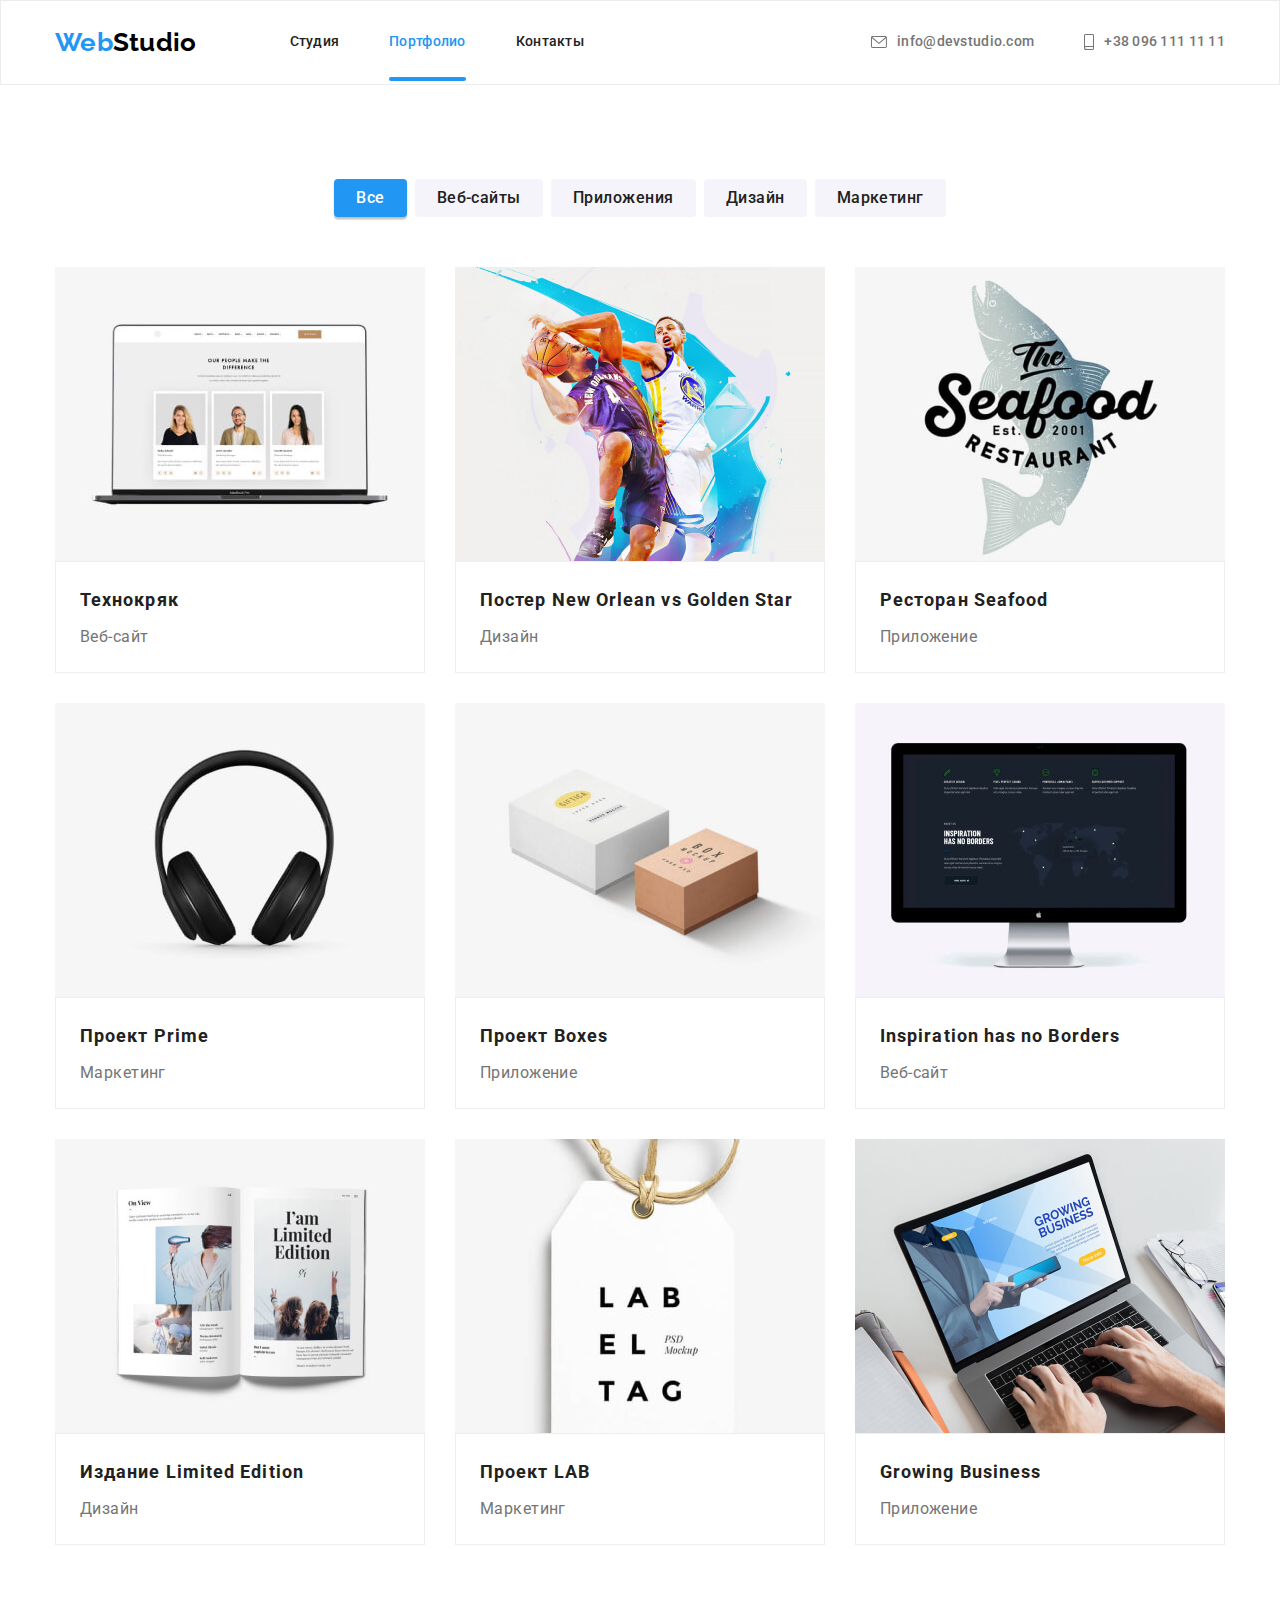
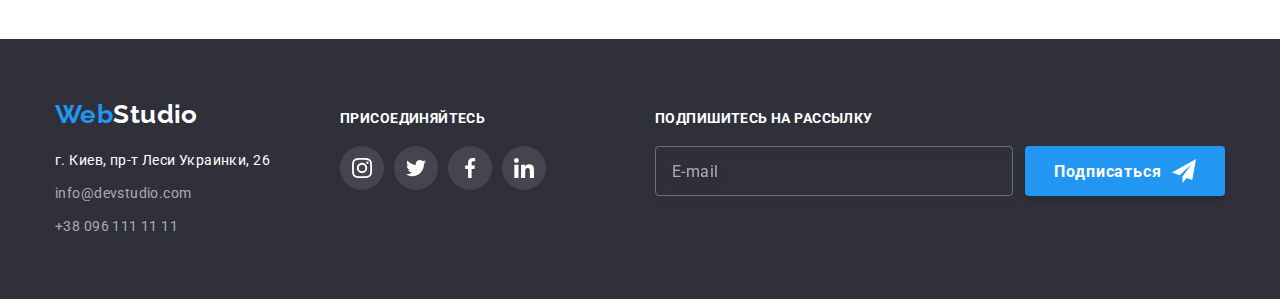
==== commit 03bd6d36: "Вносит правки по замечаниям ментора" ====
--- a/portfolio.html
+++ b/portfolio.html
@@ -59,7 +59,9 @@
         </button>
         <ul class="list">
           <li class="menu-mobile__nav-item"><a class="link menu-mobile__nav-link" href="./index.html">Студия</a></li>
-          <li class="menu-mobile__nav-item"><a class="link menu-mobile__nav-link" href="./portfolio.html">Портфолио</a></li>
+          <li class="menu-mobile__nav-item">
+            <a class="link menu-mobile__nav-link menu-mobile__nav-link--active" href="./portfolio.html">Портфолио</a>
+          </li>
           <li class="menu-mobile__nav-item"><a class="link menu-mobile__nav-link" href="#">Контакты</a></li>
         </ul>
         <div>
--- a/css/main.min.css
+++ b/css/main.min.css
@@ -1,2 +1,2 @@
-:root{--primary-bg-color: #ffffff;--secondary-bg-color: #2f303a;--hero-bg-color: #c4c4c4;--hero-bg-overlay: rgba(47, 48, 58, 0.4);--services__content-bg: rgba(47, 48, 58, 0.8);--team-bg-color: #f5f4fa;--modal-backdrop-bg: rgba(0, 0, 0, 0.2);--portfolio-overlay-bg: rgba(33, 150, 243, 0.9);--primary-text-color: #757575;--primary-title-color: #212121;--secondary-color: #2196f3;--first-logo-color: #000000;--btn-active-color: #188ce8;--footer-contacts-color: rgba(255, 255, 255, 0.6);--team-icon-color: #afb1b8;--join-icon-circle-color: rgba(255, 255, 255, 0.1);--modal-placeholder-color: rgba(117, 117, 117, 0.5);--btn-box-shadow: 0px 3px 1px rgba(0, 0, 0, 0.1), 0px 1px 2px rgba(0, 0, 0, 0.08), 0px 2px 2px rgba(0, 0, 0, 0.12);--main-btn-box-shadow: 0px 4px 4px rgba(0, 0, 0, 0.15);--modal-box-shadow: 0px 1px 3px rgba(0, 0, 0, 0.12), 0px 1px 1px rgba(0, 0, 0, 0.14), 0px 2px 1px rgba(0, 0, 0, 0.2);--card-hover: 0px 1px 1px rgba(0, 0, 0, 0.12), 0px 4px 4px rgba(0, 0, 0, 0.06), 1px 4px 6px rgba(0, 0, 0, 0.16);--modal-btn-border: 1px solid rgba(0, 0, 0, 0.1);--header-border: 1px solid #ececec;--mobile-menu-social-item-border: 1px solid rgba(33, 33, 33, 0.2);--primary-letter-spacing: 0.03em;--secondary-letter-spacing: 0.02em;--cards-gap: 30px;--animation: 250ms cubic-bezier(0.4, 0, 0.2, 1)}html{box-sizing:border-box}*,*::after,*::before{box-sizing:inherit}body{color:var(--primary-text-color);background-color:var(--primary-bg-color);font-family:'Roboto', sans-serif;font-size:14px;line-height:1.71;letter-spacing:var(--primary-letter-spacing)}h1,h2,h3,h4,h5,h6,p{margin-top:0}img{display:block;max-width:100%;height:auto}.link{text-decoration:none;color:inherit}.list{list-style:none;padding-left:0;margin:0}.column{display:flex;flex-direction:column}.visualy-hidden{position:absolute !important;clip:rect(1px 1px 1px 1px);clip:rect(1px, 1px, 1px, 1px);padding:0 !important;border:0 !important;height:1px !important;width:1px !important;overflow:hidden}.is-hidden{visibility:hidden;opacity:0;pointer-events:none;transform:translateY(-100%)}.container{width:auto;padding-left:15px;padding-right:15px}@media screen and (min-width: 480px){.container{max-width:480px;margin-left:auto;margin-right:auto}}@media screen and (min-width: 768px){.container{max-width:768px}}@media screen and (min-width: 1200px){.container{max-width:1200px}}.card-set{display:flex;flex-wrap:wrap}@media screen and (min-width: 768px){.card-set{margin-left:calc(-1 * var(--cards-gap));margin-top:calc(-1 * var(--cards-gap))}}@media screen and (min-width: 768px){.card-set__item{margin-left:var(--cards-gap);margin-top:var(--cards-gap)}}.title{text-align:center;color:var(--primary-title-color);font-size:28px;line-height:1.17}@media screen and (min-width: 1200px){.title{font-size:36px;line-height:1.17}}.logo{font-family:'Raleway', sans-serif;color:var(--first-logo-color);font-weight:700;font-size:26px;line-height:1.19}.logo__span{color:var(--secondary-color)}.btn{width:200px;height:50px;font-weight:700;font-size:16px;line-height:1.87;display:flex;align-items:center;text-align:center;justify-content:center;letter-spacing:0.06em;color:var(--primary-bg-color);background-color:var(--secondary-color);box-shadow:var(--main-btn-box-shadow);border-radius:4px;border:0;cursor:pointer;transition:background-color var(--animation)}.btn:hover,.btn:focus{background-color:var(--btn-active-color)}.nav{display:flex}.menu{display:none;align-items:center;margin-left:93px}@media screen and (min-width: 768px){.menu{display:inline-flex}}.menu__item:not(:last-child){margin-right:50px}@media screen and (min-width: 768px){.menu__link{padding-top:32px;padding-bottom:32px}}.menu__link{color:var(--primary-title-color);transition:color var(--animation)}.menu__link:hover,.menu__link:focus,.menu__link:active{color:var(--secondary-color)}.menu__link--active{position:relative;color:var(--secondary-color)}.menu__link--active::after{position:absolute;content:'';width:100%;height:4px;left:0;bottom:0;background:var(--secondary-color);border-radius:2px}.contacts{display:none;color:var(--primary-text-color)}@media screen and (min-width: 768px){.contacts{display:flex;flex-direction:column}}@media screen and (min-width: 1200px){.contacts{display:flex;flex-direction:row}}@media screen and (min-width: 768px) and (max-width: 1199.98px){.contacts__item:not(:last-child){margin-bottom:10px}}@media screen and (min-width: 1200px){.contacts__item:not(:last-child){margin-right:50px}}.contacts__link{display:flex;align-items:center;transition:color var(--animation);font-size:12px;line-height:1.17}.contacts__link:hover,.contacts__link:focus,.contacts__link:active{color:var(--secondary-color)}@media screen and (min-width: 1200px){.contacts__link{padding-top:32px;padding-bottom:32px;font-size:14px;line-height:1.14}}@media screen and (min-width: 768px) and (max-width: 1199.98px){.contacts__link-mail{padding-top:21px}}@media screen and (min-width: 768px) and (max-width: 1199.98px){.contacts__link-tel{padding-bottom:21px}}.contacts__icon{margin-right:10px;fill:var(--primary-text-color)}.contacts__link:hover .contacts__icon,.contacts__link:focus .contacts__icon{fill:var(--secondary-color)}.contacts__icon-mail{width:14px;height:10px}@media screen and (min-width: 1200px){.contacts__icon-mail{width:16px;height:12px}}.contacts__icon-tel{width:10px;height:14px}@media screen and (min-width: 1200px){.contacts__icon-tel{height:16px}}.social-icons{display:inline-flex}.social-icons__link{fill:var(--team-icon-color);transition:fill var(--animation),background-color var(--animation)}.social-icons__link:hover,.social-icons__link:focus{background-color:var(--secondary-color);fill:var(--primary-bg-color)}.social-icons__item:not(:last-child){margin-right:10px}.icon-circle{display:flex;justify-content:center;align-items:center;width:44px;height:44px;border-radius:50%}.backdrop{display:flex;position:absolute;top:0;left:0;right:0;bottom:0;background-color:var(--modal-backdrop-bg);transition:opacity 500ms linear, visibility 500ms linear, transform 500ms linear}@media screen and (min-width: 1200px){.backdrop{position:fixed}}.modal{position:relative;max-width:450px;margin:auto;padding:40px;background:var(--primary-bg-color);box-shadow:var(--modal-box-shadow);border-radius:4px}@media screen and (min-width: 1200px){.modal{width:528px}}.modal__title{margin-bottom:12px;font-weight:bold;font-size:20px;line-height:1.5;text-align:center;letter-spacing:0.03em;color:var(--primary-title-color)}@media screen and (min-width: 1200px){.modal__title{line-height:1.15}}.modal-form{display:flex;flex-direction:column}.modal-form__label{position:relative;margin-bottom:10px}.modal-form__text{margin-bottom:4px;font-size:12px;line-height:1.17;letter-spacing:0.01em;color:var(--primary-text-color)}.modal-form__input{border:1px solid rgba(33,33,33,0.2);box-sizing:border-box;border-radius:4px;font-size:14px;line-height:1.14;letter-spacing:0.01em;color:var(--primary-text-color);transition:border-color var(--animation)}.modal-form__input:focus{outline:none;border-color:var(--secondary-color)}@media screen and (min-width: 1200px){.modal-form__input{font-size:12px;line-height:1.17}}.modal-form__input--compact{height:40px;padding-left:42px}.modal-form__input--compact:-webkit-autofill,.modal-form__input--compact:-webkit-autofill:hover,.modal-form__input--compact:-webkit-autofill:focus{border:1px solid var(--secondary-color);-webkit-text-fill-color:var(--primary-text-color);box-shadow:0 0 0 30px var(--primary-bg-color) inset}.modal-form__icon{position:absolute;left:12px;bottom:11px;transition:fill var(--animation)}.modal-form__input--compact:focus+.modal-form__icon{fill:var(--secondary-color)}.modal-form__textarea{height:120px;margin-bottom:20px;padding:12px 16px;resize:none}.modal-form__textarea::placeholder{color:var(--modal-placeholder-color)}.modal-form__label-check{display:inline-flex;flex-wrap:wrap;justify-content:center;align-items:center;margin-bottom:30px}.modal-form__check-text{font-size:12px;line-height:1.17;letter-spacing:0.03em;color:var(--primary-text-color)}.modal-form__check-text::before{content:'';display:inline-flex;margin-right:7px;width:16px;height:15px;border:2px solid var(--primary-title-color);border-radius:3px}.modal-form__checkbox:checked+.modal-form__check-text::before{border:2px solid var(--secondary-color);background-color:var(--secondary-color);background-image:url(../images/checkbox.svg);background-repeat:no-repeat;background-position:center}.modal-form__checkbox:focus+.modal-form__check-text::before{border:2px solid var(--secondary-color)}@media screen and (min-width: 1200px){.modal-form__check-text{font-size:14px;line-height:1.71}}.btn-submit{margin-left:auto;margin-right:auto}.modal-form__check-link{font-size:12px;line-height:1.17}@media screen and (min-width: 1200px){.modal-form__check-link{font-size:14px;line-height:1.71}}.btn-close{display:flex;justify-content:center;align-items:center;position:absolute;top:8px;right:8px;width:30px;height:30px;border-radius:50%;background:var(--primary-bg-color);border:var(--modal-btn-border);cursor:pointer;transition:fill var(--animation)}.btn-close:hover,.btn-close:focus{fill:var(--secondary-color)}.section{padding-top:60px;padding-bottom:60px}@media screen and (min-width: 1200px){.section{padding-top:94px;padding-bottom:94px}}.header{border:var(--header-border);font-weight:500;font-size:14px;line-height:1.14;letter-spacing:var(--secondary-letter-spacing)}.header__container{display:flex;justify-content:space-between;align-items:center}.header__logo{padding-top:16px;padding-bottom:16px}@media screen and (min-width: 768px){.header__logo{padding-top:26px;padding-bottom:26px}}.menu-btn{padding:0;cursor:pointer}@media screen and (min-width: 768px){.menu-btn{display:none}}.menu-btn__icon{vertical-align:middle}.menu-btn:hover .menu-btn__icon{fill:var(--secondary-color)}.menu-mobile{position:absolute;top:0;left:0;display:flex;flex-direction:column;justify-content:space-between;padding:48px 40px;width:100vw;height:100vh;z-index:100;letter-spacing:0.02em;background-color:var(--primary-bg-color);transition:opacity 500ms linear, visibility 500ms linear, transform 500ms linear}.btn-close__menu-mobile{border:none}.menu-mobile__nav-item{font-size:40px;line-height:1.18;color:var(--primary-title-color)}.menu-mobile__nav-item:not(:last-child){margin-bottom:32px}.menu-mobile__nav-link:hover,.menu-mobile__nav-link:focus{color:var(--secondary-color)}.menu-mobile__tel{margin-bottom:32px;font-size:27px;line-height:1.18;color:var(--secondary-color)}@media screen and (min-width: 380px){.menu-mobile__tel{font-size:34px}}.menu-mobile__mail{margin-bottom:64px;font-size:24px;line-height:1.17;color:var(--primary-text-color)}.menu-mobile__social-links{display:flex;flex-wrap:wrap;margin-right:-10px;margin-bottom:-10px}.menu-mobile__social-item{font-size:18px;line-height:1.22;color:var(--secondary-color);margin-right:10px;margin-bottom:10px}.menu-mobile__social-item:not(:last-child){padding-right:10px;border-right:var(--mobile-menu-social-item-border)}.hero{display:flex;flex-direction:column;justify-content:center;align-items:center;min-height:400px;margin-left:auto;margin-right:auto;background-color:var(--hero-bg-color);background-image:linear-gradient(var(--hero-bg-overlay), var(--hero-bg-overlay)),url("../images/studio/hero/mobile/img.jpg");background-repeat:no-repeat;background-position:center;background-size:cover}@media (min-device-pixel-ratio: 2), (-webkit-min-device-pixel-ratio: 2), (min-resolution: 192dpi), (min-resolution: 2dppx){.hero{background-image:linear-gradient(var(--hero-bg-overlay), var(--hero-bg-overlay)),url("../images/studio/hero/mobile/img@2x.jpg")}}@media screen and (min-width: 768px){.hero{background-image:linear-gradient(var(--hero-bg-overlay), var(--hero-bg-overlay)),url("../images/studio/hero/tablet/img.jpg")}}@media screen and (min-width: 768px) and (min-device-pixel-ratio: 2), screen and (min-width: 768px) and (-webkit-min-device-pixel-ratio: 2), screen and (min-width: 768px) and (min-resolution: 192dpi), screen and (min-width: 768px) and (min-resolution: 2dppx){.hero{background-image:linear-gradient(var(--hero-bg-overlay), var(--hero-bg-overlay)),url("../images/studio/hero/tablet/img@2x.jpg")}}@media screen and (min-width: 1200px){.hero{min-height:600px;background-image:linear-gradient(var(--hero-bg-overlay), var(--hero-bg-overlay)),url("../images/studio/hero/desktop/img.jpg")}}@media screen and (min-width: 1200px) and (min-device-pixel-ratio: 2), screen and (min-width: 1200px) and (-webkit-min-device-pixel-ratio: 2), screen and (min-width: 1200px) and (min-resolution: 192dpi), screen and (min-width: 1200px) and (min-resolution: 2dppx){.hero{background-image:linear-gradient(var(--hero-bg-overlay), var(--hero-bg-overlay)),url("../images/studio/hero/desktop/img@2x.jpg")}}.hero__title{margin-bottom:30px;max-width:360px;font-weight:900;font-size:26px;line-height:1.62;color:var(--primary-bg-color);letter-spacing:0.06em;text-transform:uppercase}@media screen and (min-width: 1200px){.hero__title{max-width:696px;font-size:44px;line-height:1.36}}.features__item{flex-basis:100%}@media screen and (min-width: 768px){.features__item{flex-basis:calc((100% - 2 * 30px) / 2)}}@media screen and (min-width: 1200px){.features__item{flex-basis:calc((100% - 30px * 4) / 4)}}.features__wrap{display:flex;justify-content:center;align-items:center;height:120px;margin-bottom:30px;background-color:var(--team-bg-color);border-radius:4px}.features__title{margin-bottom:10px;font-size:14px;line-height:1.14;text-transform:uppercase;text-align:center;color:var(--primary-title-color)}@media screen and (min-width: 768px){.features__title{text-align:left}}.services{display:none;padding-top:0}@media screen and (min-width: 1200px){.services{display:block}}.services__title{margin-bottom:50px}.services__list{display:flex}.services__item{position:relative}.services__item:not(:last-child){margin-right:30px}.services__content{position:absolute;bottom:0;margin-bottom:0;display:flex;justify-content:center;align-items:center;width:100%;min-height:70px;text-align:center;font-size:14px;line-height:1.14;letter-spacing:0.03em;text-transform:uppercase;color:var(--primary-bg-color);background-color:var(--services__content-bg)}.team{background-color:var(--team-bg-color)}.team__title{margin-bottom:50px}.team__card{flex-basis:100%;box-shadow:0px 1px 3px rgba(0,0,0,0.12),0px 1px 1px rgba(0,0,0,0.14),0px 2px 1px rgba(0,0,0,0.2);border-radius:0px 0px 4px 4px}@media screen and (min-width: 768px){.team__card{flex-basis:calc((100% - 2 * 30px) / 2)}}@media screen and (min-width: 1200px){.team__card{flex-basis:calc((100% - 30px * 4) / 4)}}.team__content{padding-top:30px;padding-bottom:30px;text-align:center;background-color:var(--primary-bg-color)}.team__name{margin-bottom:10px;font-weight:500;font-size:16px;line-height:1.19}.team__post{margin-bottom:16px}.clients__title{margin-bottom:30px}@media screen and (min-width: 1200px){.clients__title{margin-bottom:50px}}.clients__cards{margin-left:-30px;margin-top:-30px}.clients__card{flex-basis:calc((100% - 30px * 2) / 2);margin-left:30px;margin-top:30px;height:92px}@media screen and (min-width: 768px){.clients__card{flex-basis:calc((100% - 30px * 3) / 3)}}@media screen and (min-width: 1200px){.clients__card{flex-basis:calc((100% - 30px * 6) / 6)}}.clients__logo{display:flex;justify-content:center;align-items:center;width:100%;height:100%;border:1px solid var(--team-icon-color);border-radius:4px;fill:var(--team-icon-color);transition:border var(--animation),fill var(--animation)}.clients__logo:hover,.clients__logo:focus{border:1px solid var(--secondary-color);fill:var(--secondary-color)}.footer{padding-top:60px;padding-bottom:60px;background-color:var(--secondary-bg-color)}.footer__container{display:flex;flex-direction:column;align-items:center}@media screen and (min-width: 768px){.footer__container{flex-direction:row;flex-wrap:wrap;justify-content:space-around;align-items:baseline}}.footer__logo{margin-bottom:20px;color:var(--primary-bg-color)}.footer-contacts{display:inline-flex;flex-flow:column;align-items:center;margin-bottom:60px;font-style:normal}@media screen and (min-width: 1200px){.footer-contacts{align-items:start;margin-bottom:0}}.footer-contacts__adress{margin-bottom:9px;color:var(--primary-bg-color)}.footer-contacts__list{text-align:center}@media screen and (min-width: 1200px){.footer-contacts__list{text-align:left}}.footer-contacts__mail{margin-bottom:9px}.footer-contacts__tel,.footer-contacts__mail{color:var(--footer-contacts-color);transition:color var(--animation)}.footer-contacts__tel:hover,.footer-contacts__tel:focus,.footer-contacts__mail:hover,.footer-contacts__mail:focus{color:var(--secondary-color)}.footer-contacts__item{margin-bottom:9px}.join{display:inline-flex;flex-flow:column;justify-content:start;align-items:center;margin-bottom:60px}@media screen and (min-width: 768px){.join{margin-bottom:0}}@media screen and (min-width: 1200px){.join{align-items:start;margin-left:70px}}.join__appeal{margin-bottom:20px;font-size:14px;line-height:1.14;letter-spacing:0.03em;font-weight:700;text-transform:uppercase;color:#ffffff}.join__icon{background-color:var(--join-icon-circle-color);fill:var(--primary-bg-color)}.footer-form{display:inline-flex;width:100%;flex-direction:column;align-items:center}@media screen and (min-width: 768px){.footer-form{width:450px}}@media screen and (min-width: 1200px){.footer-form{width:auto;flex-direction:row;align-items:flex-end;margin-left:auto}}.footer-form__label{width:100%}@media screen and (min-width: 1200px){.footer-form__label{width:358px}}.footer-form__text{margin-bottom:20px;text-align:center;font-weight:700;font-size:14px;line-height:1.14;letter-spacing:0.03em;text-transform:uppercase;color:var(--primary-bg-color)}@media screen and (min-width: 1200px){.footer-form__text{text-align:left}}.footer-form__email{display:flex;align-items:center;margin-bottom:20px;padding-left:16px;width:100%;height:50px;font-size:16px;line-height:1.25;letter-spacing:0.03em;border:1px solid rgba(255,255,255,0.3);filter:drop-shadow(0px 4px 4px rgba(0,0,0,0.15));border-radius:4px;background:transparent;color:var(--primary-bg-color);transition:border-color var(--animation)}.footer-form__email::placeholder{color:var(--footer-contacts-color)}.footer-form__email:-webkit-autofill,.footer-form__email:-webkit-autofill:hover,.footer-form__email:-webkit-autofill:focus{border:1px solid rgba(255,255,255,0.3);-webkit-text-fill-color:var(--primary-bg-color);box-shadow:0 0 0 30px var(--secondary-bg-color) inset}@media screen and (min-width: 1200px){.footer-form__email{margin-bottom:0}}@media screen and (min-width: 1200px){.email-btn{margin-left:12px}}.email-btn__icon{fill:var(--primary-bg-color);margin-left:10px}.btn-list{display:flex;flex-wrap:wrap;justify-content:start;margin-bottom:50px;margin-right:-8px;margin-bottom:25px}@media screen and (min-width: 768px){.btn-list{justify-content:center;margin-bottom:15px}}@media screen and (min-width: 1200px){.btn-list{margin-bottom:35px}}.btn-list__item{margin-right:8px;margin-bottom:15px}.btn-list__item:not(:last-child){margin-right:8px}.portfolio-btn{display:flex;justify-content:center;align-items:center;padding:6px 22px;font-weight:500;font-size:16px;line-height:1.62;letter-spacing:0.03em;background-color:var(--team-bg-color);border-radius:4px;border:0;color:var(--primary-title-color);cursor:pointer;transition:background-color var(--animation),color var(--animation),box-shadow var(--animation)}.portfolio-btn:hover,.portfolio-btn:focus{color:var(--primary-bg-color);background:var(--secondary-color);box-shadow:var(--btn-box-shadow)}.btn-active{color:var(--primary-bg-color);background-color:var(--secondary-color);box-shadow:var(--btn-box-shadow)}.card{flex-basis:100%}@media screen and (min-width: 768px){.card{flex-basis:calc((100% - var(--cards-gap) * 2) / 2)}}@media screen and (min-width: 1200px){.card{flex-basis:calc((100% - var(--cards-gap) * 3) / 3)}}.card__link{display:block;transition:box-shadow var(--animation)}.card__link:hover,.card__link:focus{box-shadow:var(--card-hover)}.overlay{position:relative;overflow:hidden}.overlay__content{display:flex;align-items:center;position:absolute;left:0;top:0;margin-bottom:0;padding-left:24px;padding-right:24px;width:100%;height:100%;font-size:18px;line-height:1.56;letter-spacing:0.03em;color:var(--primary-bg-color);background-color:var(--portfolio-overlay-bg);opacity:0;transform:translateY(100%);transition:transform var(--animation),opacity var(--animation)}.card__link:hover .overlay__content,.card__link:focus .overlay__content{opacity:1;transform:translateY(0)}.card__content{padding-top:20px;padding-left:24px;padding-right:24px;padding-bottom:20px;border:1px solid #eeeeee;background-color:var(--primary-bg-color)}.card__title{margin-bottom:4px;font-size:18px;line-height:2;letter-spacing:0.06em;color:var(--primary-title-color)}.card__text{margin-bottom:0;font-size:16px;line-height:1.87;color:var(--primary-text-color)}
+:root{--primary-bg-color: #ffffff;--secondary-bg-color: #2f303a;--hero-bg-color: #c4c4c4;--hero-bg-overlay: rgba(47, 48, 58, 0.4);--services__content-bg: rgba(47, 48, 58, 0.8);--team-bg-color: #f5f4fa;--modal-backdrop-bg: rgba(0, 0, 0, 0.2);--portfolio-overlay-bg: rgba(33, 150, 243, 0.9);--primary-text-color: #757575;--primary-title-color: #212121;--secondary-color: #2196f3;--first-logo-color: #000000;--btn-active-color: #188ce8;--footer-contacts-color: rgba(255, 255, 255, 0.6);--team-icon-color: #afb1b8;--join-icon-circle-color: rgba(255, 255, 255, 0.1);--modal-placeholder-color: rgba(117, 117, 117, 0.5);--btn-box-shadow: 0px 3px 1px rgba(0, 0, 0, 0.1), 0px 1px 2px rgba(0, 0, 0, 0.08), 0px 2px 2px rgba(0, 0, 0, 0.12);--main-btn-box-shadow: 0px 4px 4px rgba(0, 0, 0, 0.15);--modal-box-shadow: 0px 1px 3px rgba(0, 0, 0, 0.12), 0px 1px 1px rgba(0, 0, 0, 0.14), 0px 2px 1px rgba(0, 0, 0, 0.2);--card-hover: 0px 1px 1px rgba(0, 0, 0, 0.12), 0px 4px 4px rgba(0, 0, 0, 0.06), 1px 4px 6px rgba(0, 0, 0, 0.16);--modal-btn-border: 1px solid rgba(0, 0, 0, 0.1);--header-border: 1px solid #ececec;--mobile-menu-social-item-border: 1px solid rgba(33, 33, 33, 0.2);--primary-letter-spacing: 0.03em;--secondary-letter-spacing: 0.02em;--cards-gap: 30px;--animation: 250ms cubic-bezier(0.4, 0, 0.2, 1)}html{box-sizing:border-box}*,*::after,*::before{box-sizing:inherit}body{color:var(--primary-text-color);background-color:var(--primary-bg-color);font-family:'Roboto', sans-serif;font-size:14px;line-height:1.71;letter-spacing:var(--primary-letter-spacing)}h1,h2,h3,h4,h5,h6,p{margin-top:0}img{display:block;max-width:100%;height:auto}.link{text-decoration:none;color:inherit}.list{list-style:none;padding-left:0;margin:0}.column{display:flex;flex-direction:column}.visualy-hidden{position:absolute !important;clip:rect(1px 1px 1px 1px);clip:rect(1px, 1px, 1px, 1px);padding:0 !important;border:0 !important;height:1px !important;width:1px !important;overflow:hidden}.is-hidden{visibility:hidden;opacity:0;pointer-events:none;transform:translateY(-100%)}.container{width:auto;padding-left:15px;padding-right:15px}@media screen and (min-width: 480px){.container{max-width:480px;margin-left:auto;margin-right:auto}}@media screen and (min-width: 768px){.container{max-width:768px}}@media screen and (min-width: 1200px){.container{max-width:1200px}}.card-set{display:flex;flex-wrap:wrap;margin-top:calc(-1 * var(--cards-gap))}@media screen and (min-width: 768px){.card-set{margin-left:calc(-1 * var(--cards-gap))}}.card-set__item{margin-top:var(--cards-gap)}@media screen and (min-width: 768px){.card-set__item{margin-left:var(--cards-gap);display:flex}}.title{text-align:center;color:var(--primary-title-color);font-size:28px;line-height:1.17}@media screen and (min-width: 1200px){.title{font-size:36px;line-height:1.17}}.logo{font-family:'Raleway', sans-serif;color:var(--first-logo-color);font-weight:700;font-size:26px;line-height:1.19}.logo__span{color:var(--secondary-color)}.btn{width:200px;height:50px;font-weight:700;font-size:16px;line-height:1.87;display:flex;align-items:center;text-align:center;justify-content:center;letter-spacing:0.06em;color:var(--primary-bg-color);background-color:var(--secondary-color);box-shadow:var(--main-btn-box-shadow);border-radius:4px;border:0;cursor:pointer;transition:background-color var(--animation)}.btn:hover,.btn:focus{background-color:var(--btn-active-color)}.nav{display:flex}.menu{display:none;align-items:center;margin-left:93px}@media screen and (min-width: 768px){.menu{display:inline-flex}}.menu__item:not(:last-child){margin-right:50px}@media screen and (min-width: 768px){.menu__link{padding-top:32px;padding-bottom:32px}}.menu__link{color:var(--primary-title-color);transition:color var(--animation)}.menu__link:hover,.menu__link:focus,.menu__link:active{color:var(--secondary-color)}.menu__link--active{position:relative;color:var(--secondary-color)}.menu__link--active::after{position:absolute;content:'';width:100%;height:4px;left:0;bottom:0;background:var(--secondary-color);border-radius:2px}.contacts{display:none;color:var(--primary-text-color)}@media screen and (min-width: 768px){.contacts{display:flex;flex-direction:column}}@media screen and (min-width: 1200px){.contacts{display:flex;flex-direction:row}}@media screen and (min-width: 768px) and (max-width: 1199.98px){.contacts__item:not(:last-child){margin-bottom:10px}}@media screen and (min-width: 1200px){.contacts__item:not(:last-child){margin-right:50px}}.contacts__link{display:flex;align-items:center;transition:color var(--animation);font-size:12px;line-height:1.17}.contacts__link:hover,.contacts__link:focus,.contacts__link:active{color:var(--secondary-color)}@media screen and (min-width: 1200px){.contacts__link{padding-top:32px;padding-bottom:32px;font-size:14px;line-height:1.14}}@media screen and (min-width: 768px) and (max-width: 1199.98px){.contacts__link-mail{padding-top:21px}}@media screen and (min-width: 768px) and (max-width: 1199.98px){.contacts__link-tel{padding-bottom:21px}}.contacts__icon{margin-right:10px;fill:var(--primary-text-color)}.contacts__link:hover .contacts__icon,.contacts__link:focus .contacts__icon{fill:var(--secondary-color)}.contacts__icon-mail{width:14px;height:10px}@media screen and (min-width: 1200px){.contacts__icon-mail{width:16px;height:12px}}.contacts__icon-tel{width:10px;height:14px}@media screen and (min-width: 1200px){.contacts__icon-tel{height:16px}}.social-icons{display:inline-flex}.social-icons__link{fill:var(--team-icon-color);transition:fill var(--animation),background-color var(--animation)}.social-icons__link:hover,.social-icons__link:focus{background-color:var(--secondary-color);fill:var(--primary-bg-color)}.social-icons__item:not(:last-child){margin-right:10px}.icon-circle{display:flex;justify-content:center;align-items:center;width:44px;height:44px;border-radius:50%}.backdrop{display:flex;position:absolute;top:0;left:0;right:0;bottom:0;background-color:var(--modal-backdrop-bg);transition:opacity 500ms linear, visibility 500ms linear, transform 500ms linear}@media screen and (min-width: 1200px){.backdrop{position:fixed}}.modal{position:relative;max-width:450px;margin:auto;padding:40px;background:var(--primary-bg-color);box-shadow:var(--modal-box-shadow);border-radius:4px}@media screen and (min-width: 1200px){.modal{width:528px}}.modal__title{margin-bottom:12px;font-weight:bold;font-size:20px;line-height:1.5;text-align:center;letter-spacing:0.03em;color:var(--primary-title-color)}@media screen and (min-width: 1200px){.modal__title{line-height:1.15}}.modal-form{display:flex;flex-direction:column}.modal-form__label{position:relative;margin-bottom:10px}.modal-form__text{margin-bottom:4px;font-size:12px;line-height:1.17;letter-spacing:0.01em;color:var(--primary-text-color)}.modal-form__input{border:1px solid rgba(33,33,33,0.2);box-sizing:border-box;border-radius:4px;font-size:14px;line-height:1.14;letter-spacing:0.01em;color:var(--primary-text-color);transition:border-color var(--animation)}.modal-form__input:focus{outline:none;border-color:var(--secondary-color)}@media screen and (min-width: 1200px){.modal-form__input{font-size:12px;line-height:1.17}}.modal-form__input--compact{height:40px;padding-left:42px}.modal-form__input--compact:-webkit-autofill,.modal-form__input--compact:-webkit-autofill:hover,.modal-form__input--compact:-webkit-autofill:focus{border:1px solid var(--secondary-color);-webkit-text-fill-color:var(--primary-text-color);box-shadow:0 0 0 30px var(--primary-bg-color) inset}.modal-form__icon{position:absolute;left:12px;bottom:11px;transition:fill var(--animation)}.modal-form__input--compact:focus+.modal-form__icon{fill:var(--secondary-color)}.modal-form__textarea{height:120px;margin-bottom:20px;padding:12px 16px;resize:none}.modal-form__textarea::placeholder{color:var(--modal-placeholder-color)}.modal-form__label-check{margin-bottom:30px}.modal-form__check-text{font-size:12px;line-height:1.17;letter-spacing:0.03em;color:var(--primary-text-color)}.modal-form__check-text::before{content:'';display:inline-flex;margin-right:7px;width:16px;height:15px;border:2px solid var(--primary-title-color);border-radius:3px}.modal-form__checkbox:checked+.modal-form__check-text::before{border:2px solid var(--secondary-color);background-color:var(--secondary-color);background-image:url(../images/checkbox.svg);background-repeat:no-repeat;background-position:center}.modal-form__checkbox:focus+.modal-form__check-text::before{border:2px solid var(--secondary-color)}@media screen and (min-width: 1200px){.modal-form__check-text{font-size:14px;line-height:1.71}}.btn-submit{margin-left:auto;margin-right:auto}.modal-form__check-link{font-size:12px;line-height:1.17}@media screen and (min-width: 1200px){.modal-form__check-link{font-size:14px;line-height:1.71}}.btn-close{display:flex;justify-content:center;align-items:center;position:absolute;top:8px;right:8px;width:30px;height:30px;border-radius:50%;background:var(--primary-bg-color);border:var(--modal-btn-border);cursor:pointer;transition:fill var(--animation)}.btn-close:hover,.btn-close:focus{fill:var(--secondary-color)}.section{padding-top:60px;padding-bottom:60px}@media screen and (min-width: 1200px){.section{padding-top:94px;padding-bottom:94px}}.header{border:var(--header-border);font-weight:500;font-size:14px;line-height:1.14;letter-spacing:var(--secondary-letter-spacing)}.header__container{display:flex;justify-content:space-between;align-items:center}.header__logo{padding-top:16px;padding-bottom:16px}@media screen and (min-width: 768px){.header__logo{padding-top:26px;padding-bottom:26px}}.menu-btn{padding:0;cursor:pointer;border:0}@media screen and (min-width: 768px){.menu-btn{display:none}}.menu-btn__icon{vertical-align:middle}.menu-btn:hover .menu-btn__icon{fill:var(--secondary-color)}.menu-mobile{position:absolute;top:0;right:0;display:flex;flex-direction:column;justify-content:space-between;padding:48px 40px;width:100vw;max-width:767px;height:100vh;z-index:100;letter-spacing:0.02em;background-color:var(--primary-bg-color);transition:opacity 500ms linear, visibility 500ms linear, transform 500ms linear}.btn-close__menu-mobile{border:none}.menu-mobile__nav-item{font-size:40px;line-height:1.18;color:var(--primary-title-color)}.menu-mobile__nav-item:not(:last-child){margin-bottom:32px}.menu-mobile__nav-link:hover,.menu-mobile__nav-link:focus{color:var(--secondary-color)}.menu-mobile__nav-link--active{color:var(--secondary-color)}.menu-mobile__tel{margin-bottom:32px;font-size:27px;line-height:1.18;color:var(--secondary-color)}@media screen and (min-width: 380px){.menu-mobile__tel{font-size:34px}}.menu-mobile__mail{margin-bottom:64px;font-size:24px;line-height:1.17;color:var(--primary-text-color)}.menu-mobile__social-links{display:flex;flex-wrap:wrap;margin-right:-10px;margin-bottom:-10px}.menu-mobile__social-item{font-size:18px;line-height:1.22;color:var(--secondary-color);margin-right:10px;margin-bottom:10px}.menu-mobile__social-item:not(:last-child){padding-right:10px;border-right:var(--mobile-menu-social-item-border)}.hero{display:flex;flex-direction:column;justify-content:center;align-items:center;max-width:1600px;min-height:400px;margin-left:auto;margin-right:auto;background-color:var(--hero-bg-color);background-image:linear-gradient(var(--hero-bg-overlay), var(--hero-bg-overlay)),url("../images/studio/hero/mobile/img.jpg");background-repeat:no-repeat;background-position:center;background-size:cover}@media (min-device-pixel-ratio: 2), (-webkit-min-device-pixel-ratio: 2), (min-resolution: 192dpi), (min-resolution: 2dppx){.hero{background-image:linear-gradient(var(--hero-bg-overlay), var(--hero-bg-overlay)),url("../images/studio/hero/mobile/img@2x.jpg")}}@media screen and (min-width: 768px){.hero{background-image:linear-gradient(var(--hero-bg-overlay), var(--hero-bg-overlay)),url("../images/studio/hero/tablet/img.jpg")}}@media screen and (min-width: 768px) and (min-device-pixel-ratio: 2), screen and (min-width: 768px) and (-webkit-min-device-pixel-ratio: 2), screen and (min-width: 768px) and (min-resolution: 192dpi), screen and (min-width: 768px) and (min-resolution: 2dppx){.hero{background-image:linear-gradient(var(--hero-bg-overlay), var(--hero-bg-overlay)),url("../images/studio/hero/tablet/img@2x.jpg")}}@media screen and (min-width: 1200px){.hero{min-height:600px;background-image:linear-gradient(var(--hero-bg-overlay), var(--hero-bg-overlay)),url("../images/studio/hero/desktop/img.jpg")}}@media screen and (min-width: 1200px) and (min-device-pixel-ratio: 2), screen and (min-width: 1200px) and (-webkit-min-device-pixel-ratio: 2), screen and (min-width: 1200px) and (min-resolution: 192dpi), screen and (min-width: 1200px) and (min-resolution: 2dppx){.hero{background-image:linear-gradient(var(--hero-bg-overlay), var(--hero-bg-overlay)),url("../images/studio/hero/desktop/img@2x.jpg")}}.hero__title{margin-bottom:30px;max-width:360px;font-weight:900;font-size:26px;line-height:1.62;color:var(--primary-bg-color);letter-spacing:0.06em;text-transform:uppercase}@media screen and (min-width: 1200px){.hero__title{max-width:696px;font-size:44px;line-height:1.36}}.features__item{flex-basis:100%}@media screen and (min-width: 768px){.features__item{flex-basis:calc((100% - 2 * 30px) / 2)}}@media screen and (min-width: 1200px){.features__item{flex-basis:calc((100% - 30px * 4) / 4)}}.features__wrap{display:flex;justify-content:center;align-items:center;height:120px;margin-bottom:30px;background-color:var(--team-bg-color);border-radius:4px}.features__title{margin-bottom:10px;font-size:14px;line-height:1.14;text-transform:uppercase;text-align:center;color:var(--primary-title-color)}@media screen and (min-width: 768px){.features__title{text-align:left}}.services{display:none;padding-top:0}@media screen and (min-width: 1200px){.services{display:block}}.services__title{margin-bottom:50px}.services__list{display:flex}.services__item{position:relative}.services__item:not(:last-child){margin-right:30px}.services__content{position:absolute;bottom:0;margin-bottom:0;display:flex;justify-content:center;align-items:center;width:100%;min-height:70px;text-align:center;font-size:14px;line-height:1.14;letter-spacing:0.03em;text-transform:uppercase;color:var(--primary-bg-color);background-color:var(--services__content-bg)}.team{background-color:var(--team-bg-color)}.team__title{margin-bottom:50px}.team__card{flex-basis:100%;box-shadow:0px 1px 3px rgba(0,0,0,0.12),0px 1px 1px rgba(0,0,0,0.14),0px 2px 1px rgba(0,0,0,0.2);border-radius:0px 0px 4px 4px}@media screen and (min-width: 768px){.team__card{flex-basis:calc((100% - 2 * 30px) / 2)}}@media screen and (min-width: 1200px){.team__card{flex-basis:calc((100% - 30px * 4) / 4)}}.team__content{padding:30px;text-align:center;background-color:var(--primary-bg-color)}.team__name{margin-bottom:10px;font-weight:500;font-size:16px;line-height:1.19}.team__post{margin-bottom:16px}.clients__title{margin-bottom:30px}@media screen and (min-width: 1200px){.clients__title{margin-bottom:50px}}.clients__cards{margin-left:-30px;margin-top:-30px}.clients__card{flex-basis:calc((100% - 30px * 2) / 2);margin-left:30px;margin-top:30px;height:92px}@media screen and (min-width: 768px){.clients__card{flex-basis:calc((100% - 30px * 3) / 3)}}@media screen and (min-width: 1200px){.clients__card{flex-basis:calc((100% - 30px * 6) / 6)}}.clients__logo{display:flex;justify-content:center;align-items:center;width:100%;height:100%;border:1px solid var(--team-icon-color);border-radius:4px;fill:var(--team-icon-color);transition:border var(--animation),fill var(--animation)}.clients__logo:hover,.clients__logo:focus{border:1px solid var(--secondary-color);fill:var(--secondary-color)}.footer{padding-top:60px;padding-bottom:60px;background-color:var(--secondary-bg-color)}.footer__container{display:flex;flex-direction:column;align-items:center}@media screen and (min-width: 768px){.footer__container{flex-direction:row;flex-wrap:wrap;justify-content:space-around;align-items:baseline}}.footer__logo{margin-bottom:20px;color:var(--primary-bg-color)}.footer-contacts{display:inline-flex;flex-flow:column;align-items:center;margin-bottom:60px;font-style:normal}@media screen and (min-width: 1200px){.footer-contacts{align-items:start;margin-bottom:0}}.footer-contacts__adress{margin-bottom:9px;color:var(--primary-bg-color)}.footer-contacts__list{text-align:center}@media screen and (min-width: 1200px){.footer-contacts__list{text-align:left}}.footer-contacts__mail{margin-bottom:9px}.footer-contacts__tel,.footer-contacts__mail{color:var(--footer-contacts-color);transition:color var(--animation)}.footer-contacts__tel:hover,.footer-contacts__tel:focus,.footer-contacts__mail:hover,.footer-contacts__mail:focus{color:var(--secondary-color)}.footer-contacts__item{margin-bottom:9px}.join{display:inline-flex;flex-flow:column;justify-content:start;align-items:center;margin-bottom:60px}@media screen and (min-width: 768px){.join{margin-bottom:0}}@media screen and (min-width: 1200px){.join{align-items:start;margin-left:70px}}.join__appeal{margin-bottom:20px;font-size:14px;line-height:1.14;letter-spacing:0.03em;font-weight:700;text-transform:uppercase;color:#ffffff}.join__icon{background-color:var(--join-icon-circle-color);fill:var(--primary-bg-color)}.footer-form{display:inline-flex;width:100%;flex-direction:column;align-items:center}@media screen and (min-width: 768px){.footer-form{width:450px}}@media screen and (min-width: 1200px){.footer-form{width:auto;flex-direction:row;align-items:flex-end;margin-left:auto}}.footer-form__label{width:100%}@media screen and (min-width: 1200px){.footer-form__label{width:358px}}.footer-form__text{margin-bottom:20px;text-align:center;font-weight:700;font-size:14px;line-height:1.14;letter-spacing:0.03em;text-transform:uppercase;color:var(--primary-bg-color)}@media screen and (min-width: 1200px){.footer-form__text{text-align:left}}.footer-form__email{display:flex;align-items:center;margin-bottom:20px;padding-left:16px;width:100%;height:50px;font-size:16px;line-height:1.25;letter-spacing:0.03em;border:1px solid rgba(255,255,255,0.3);filter:drop-shadow(0px 4px 4px rgba(0,0,0,0.15));border-radius:4px;background:transparent;color:var(--primary-bg-color);transition:border-color var(--animation)}.footer-form__email::placeholder{color:var(--footer-contacts-color)}.footer-form__email:-webkit-autofill,.footer-form__email:-webkit-autofill:hover,.footer-form__email:-webkit-autofill:focus{border:1px solid rgba(255,255,255,0.3);-webkit-text-fill-color:var(--primary-bg-color);box-shadow:0 0 0 30px var(--secondary-bg-color) inset}@media screen and (min-width: 1200px){.footer-form__email{margin-bottom:0}}@media screen and (min-width: 1200px){.email-btn{margin-left:12px}}.email-btn__icon{fill:var(--primary-bg-color);margin-left:10px}.btn-list{display:flex;flex-wrap:wrap;justify-content:start;margin-bottom:50px;margin-right:-8px;margin-bottom:25px}@media screen and (min-width: 768px){.btn-list{justify-content:center;margin-bottom:15px}}@media screen and (min-width: 1200px){.btn-list{margin-bottom:35px}}.btn-list__item{margin-right:8px;margin-bottom:15px}.btn-list__item:not(:last-child){margin-right:8px}.portfolio-btn{display:flex;justify-content:center;align-items:center;padding:6px 22px;font-weight:500;font-size:16px;line-height:1.62;letter-spacing:0.03em;background-color:var(--team-bg-color);border-radius:4px;border:0;color:var(--primary-title-color);cursor:pointer;transition:background-color var(--animation),color var(--animation),box-shadow var(--animation)}.portfolio-btn:hover,.portfolio-btn:focus{color:var(--primary-bg-color);background:var(--secondary-color);box-shadow:var(--btn-box-shadow)}.btn-active{color:var(--primary-bg-color);background-color:var(--secondary-color);box-shadow:var(--btn-box-shadow)}.card{flex-basis:100%}@media screen and (min-width: 768px){.card{flex-basis:calc((100% - var(--cards-gap) * 2) / 2)}}@media screen and (min-width: 1200px){.card{flex-basis:calc((100% - var(--cards-gap) * 3) / 3)}}.card__link{display:flex;flex-direction:column;transition:box-shadow var(--animation)}.card__link:hover,.card__link:focus{box-shadow:var(--card-hover)}.overlay{position:relative;overflow:hidden}.overlay__content{position:absolute;left:0;top:0;height:100%;padding:24px;margin-bottom:0;font-size:18px;line-height:1.56;letter-spacing:0.03em;color:var(--primary-bg-color);background-color:var(--portfolio-overlay-bg);opacity:0;overflow:auto;transform:translateY(100%);transition:transform var(--animation),opacity var(--animation)}.card__link:hover .overlay__content,.card__link:focus .overlay__content{opacity:1;transform:translateY(0)}@media screen and (min-width: 380px){.overlay__content{display:flex;align-items:center}}.card__content{flex-grow:1;padding-top:20px;padding-left:24px;padding-right:24px;padding-bottom:20px;border:1px solid #eeeeee;background-color:var(--primary-bg-color)}.card__title{margin-bottom:4px;font-size:18px;line-height:2;letter-spacing:0.06em;color:var(--primary-title-color)}.card__text{margin-bottom:0;font-size:16px;line-height:1.87;color:var(--primary-text-color)}
 /*# sourceMappingURL=main.min.css.map */